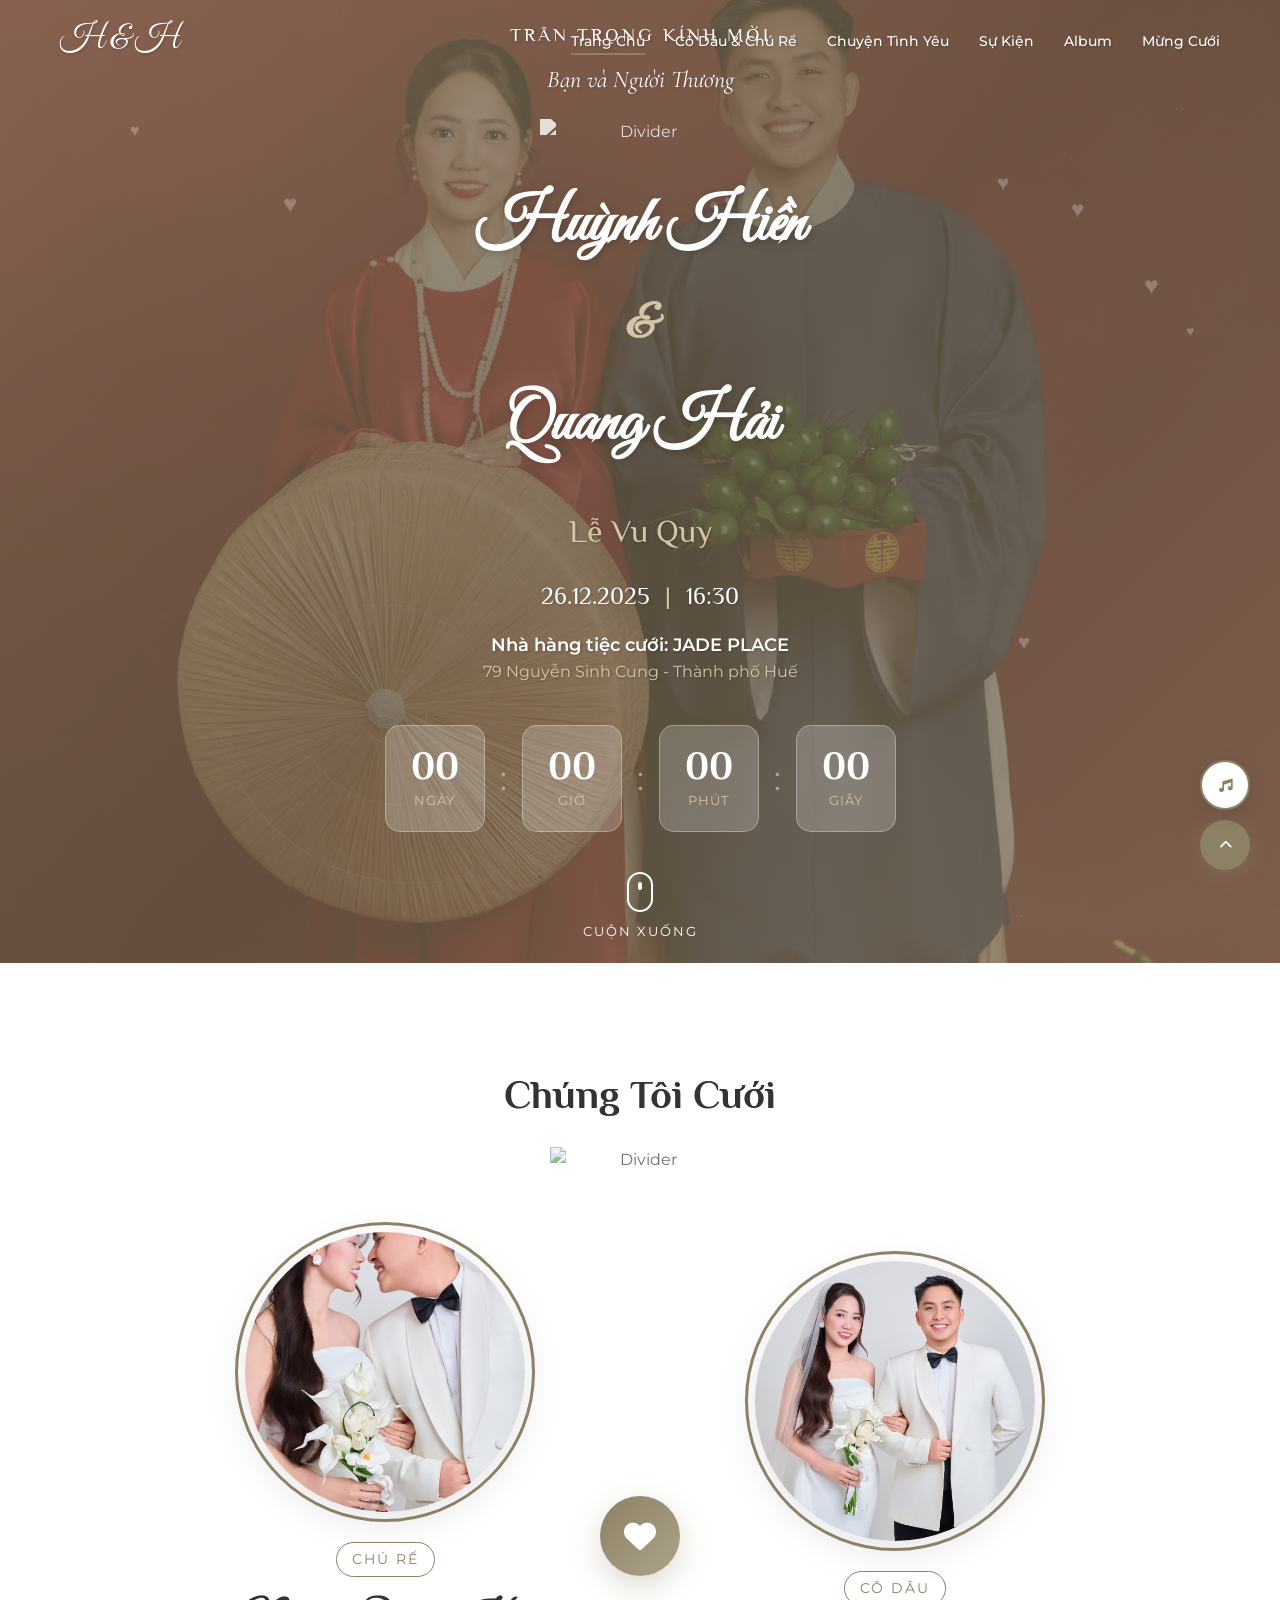
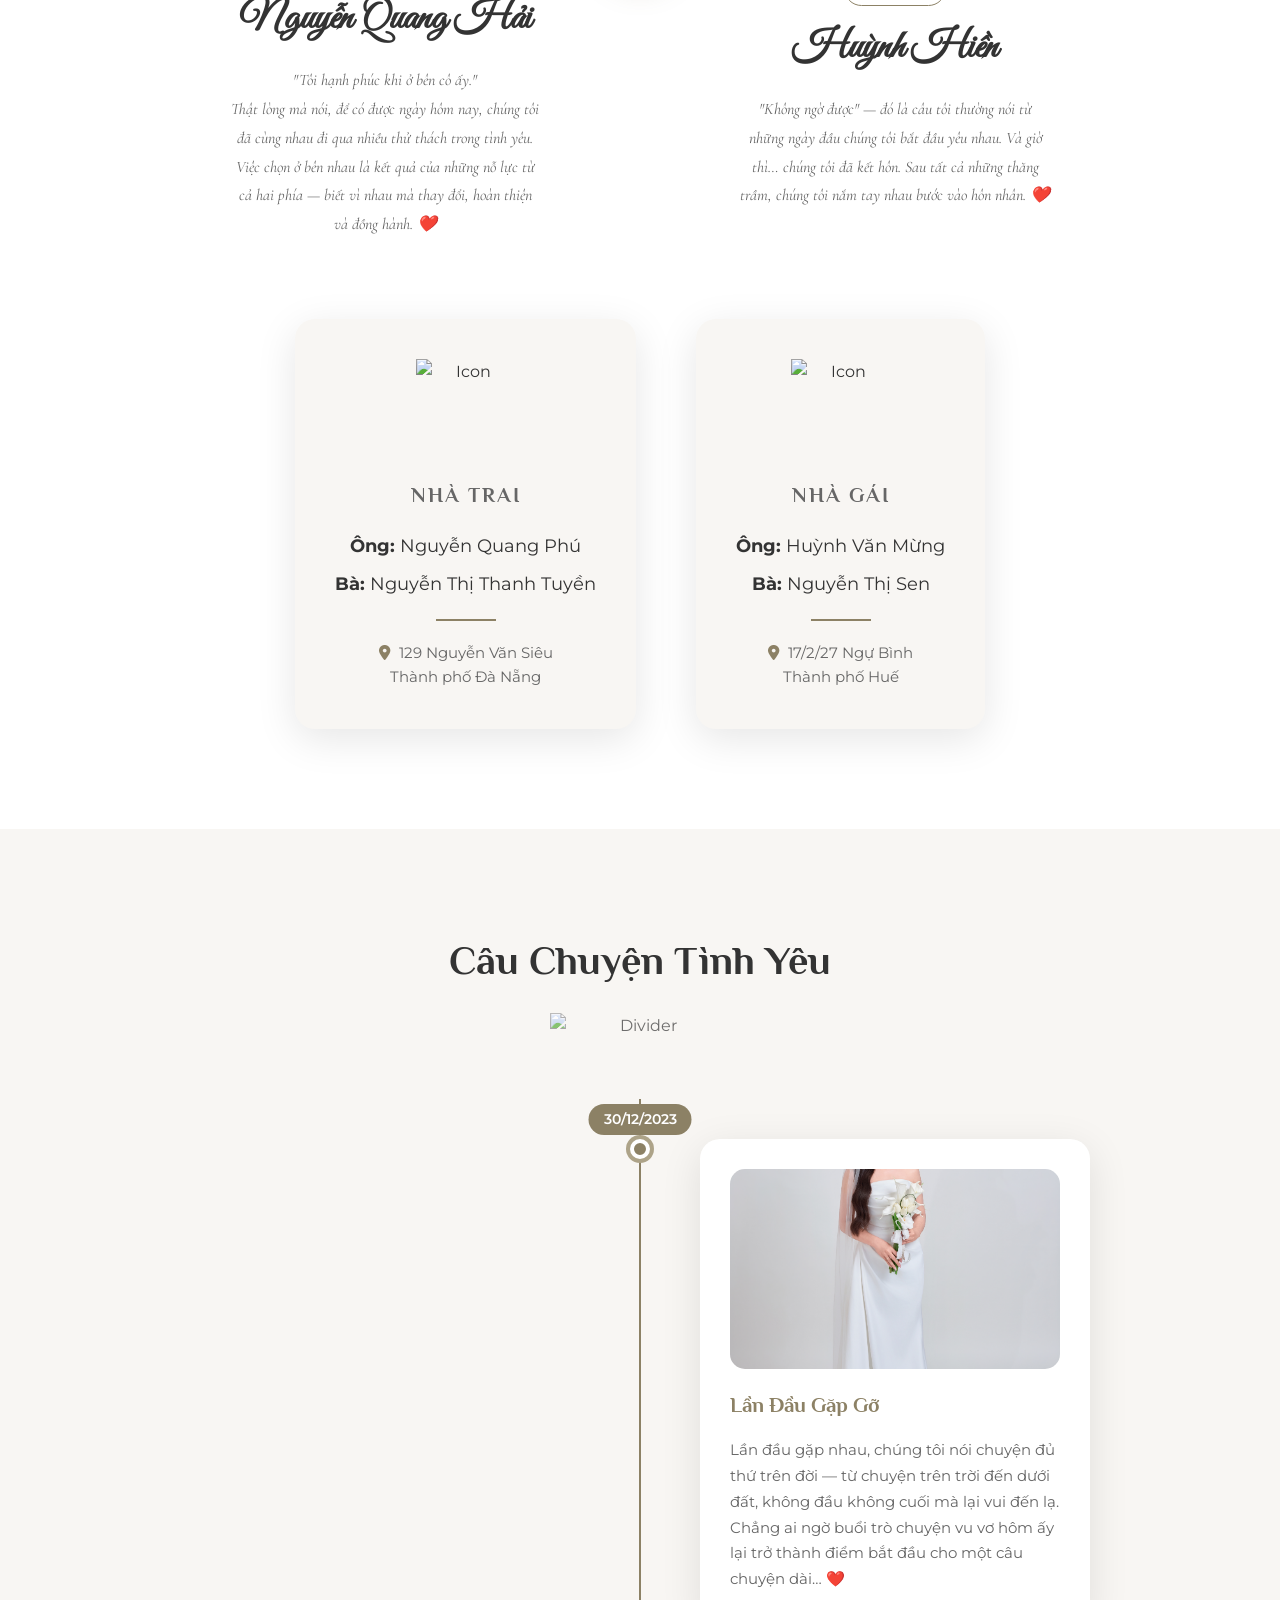
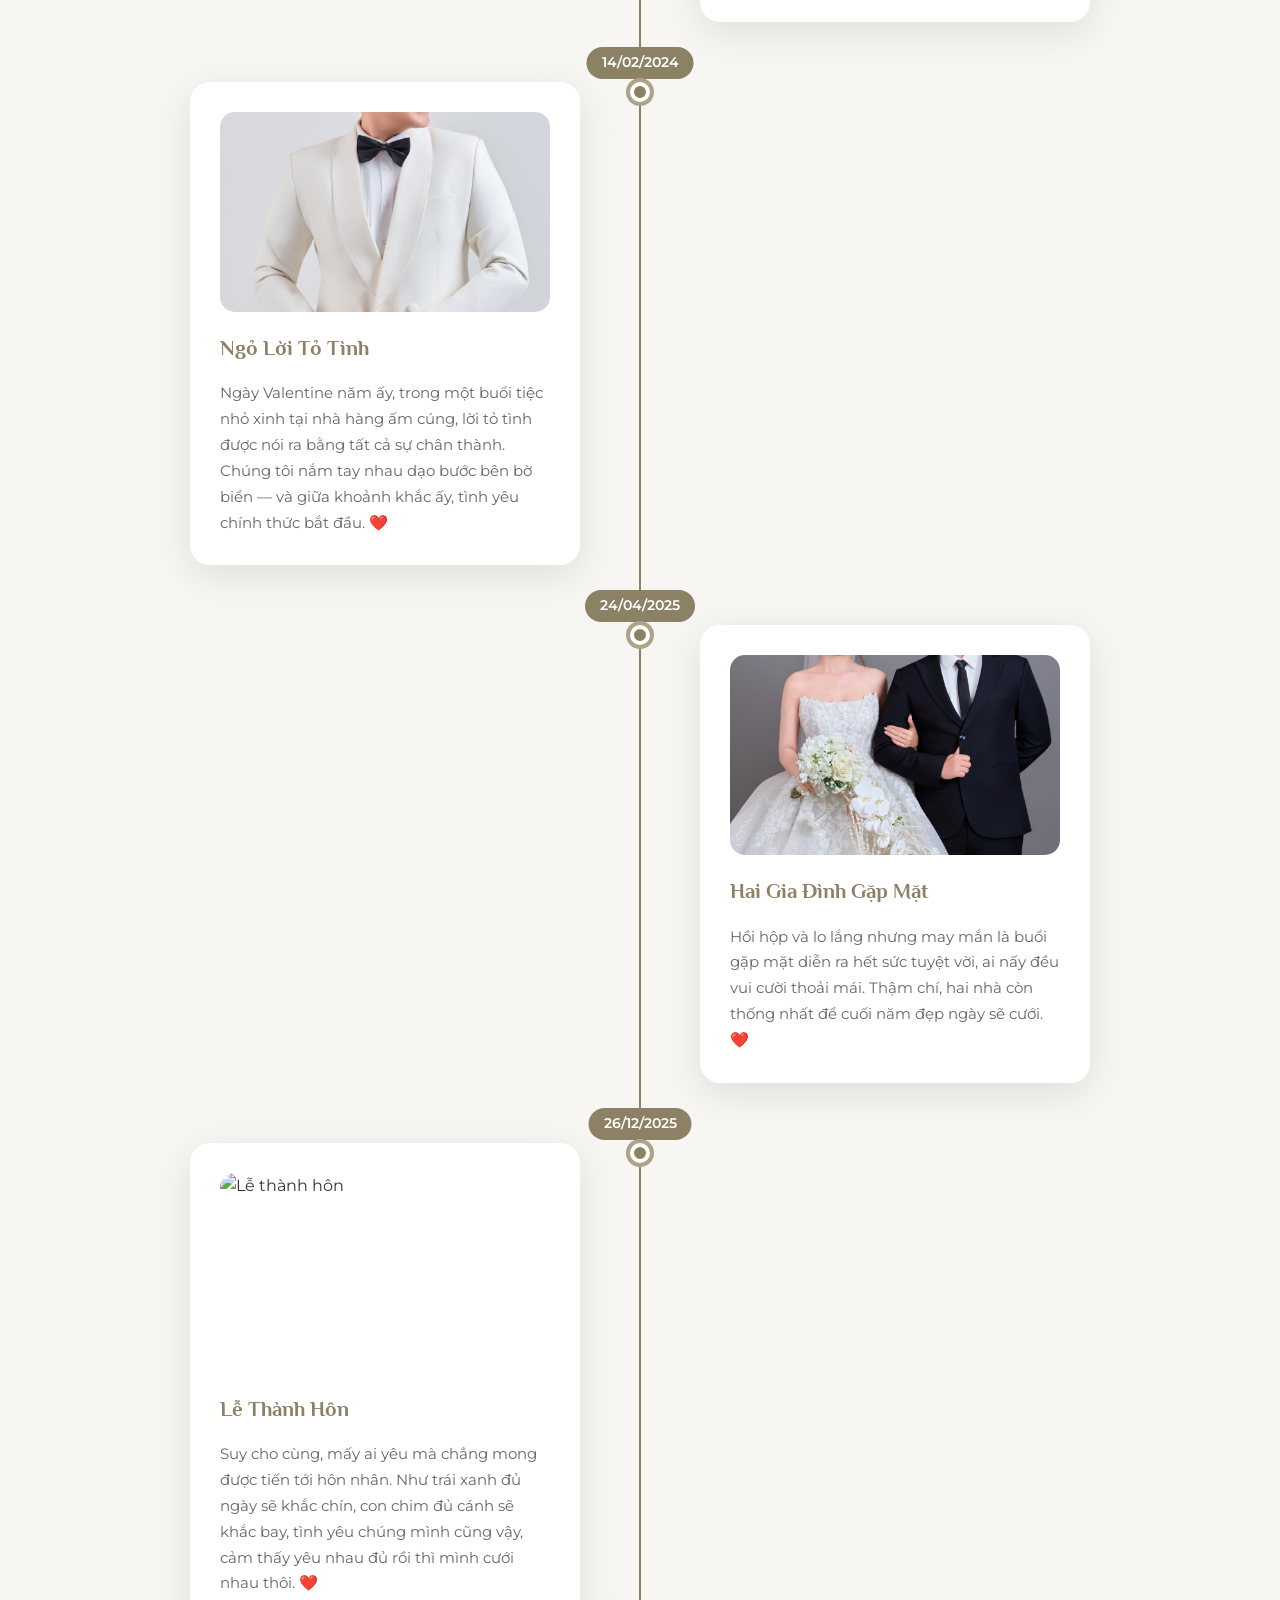
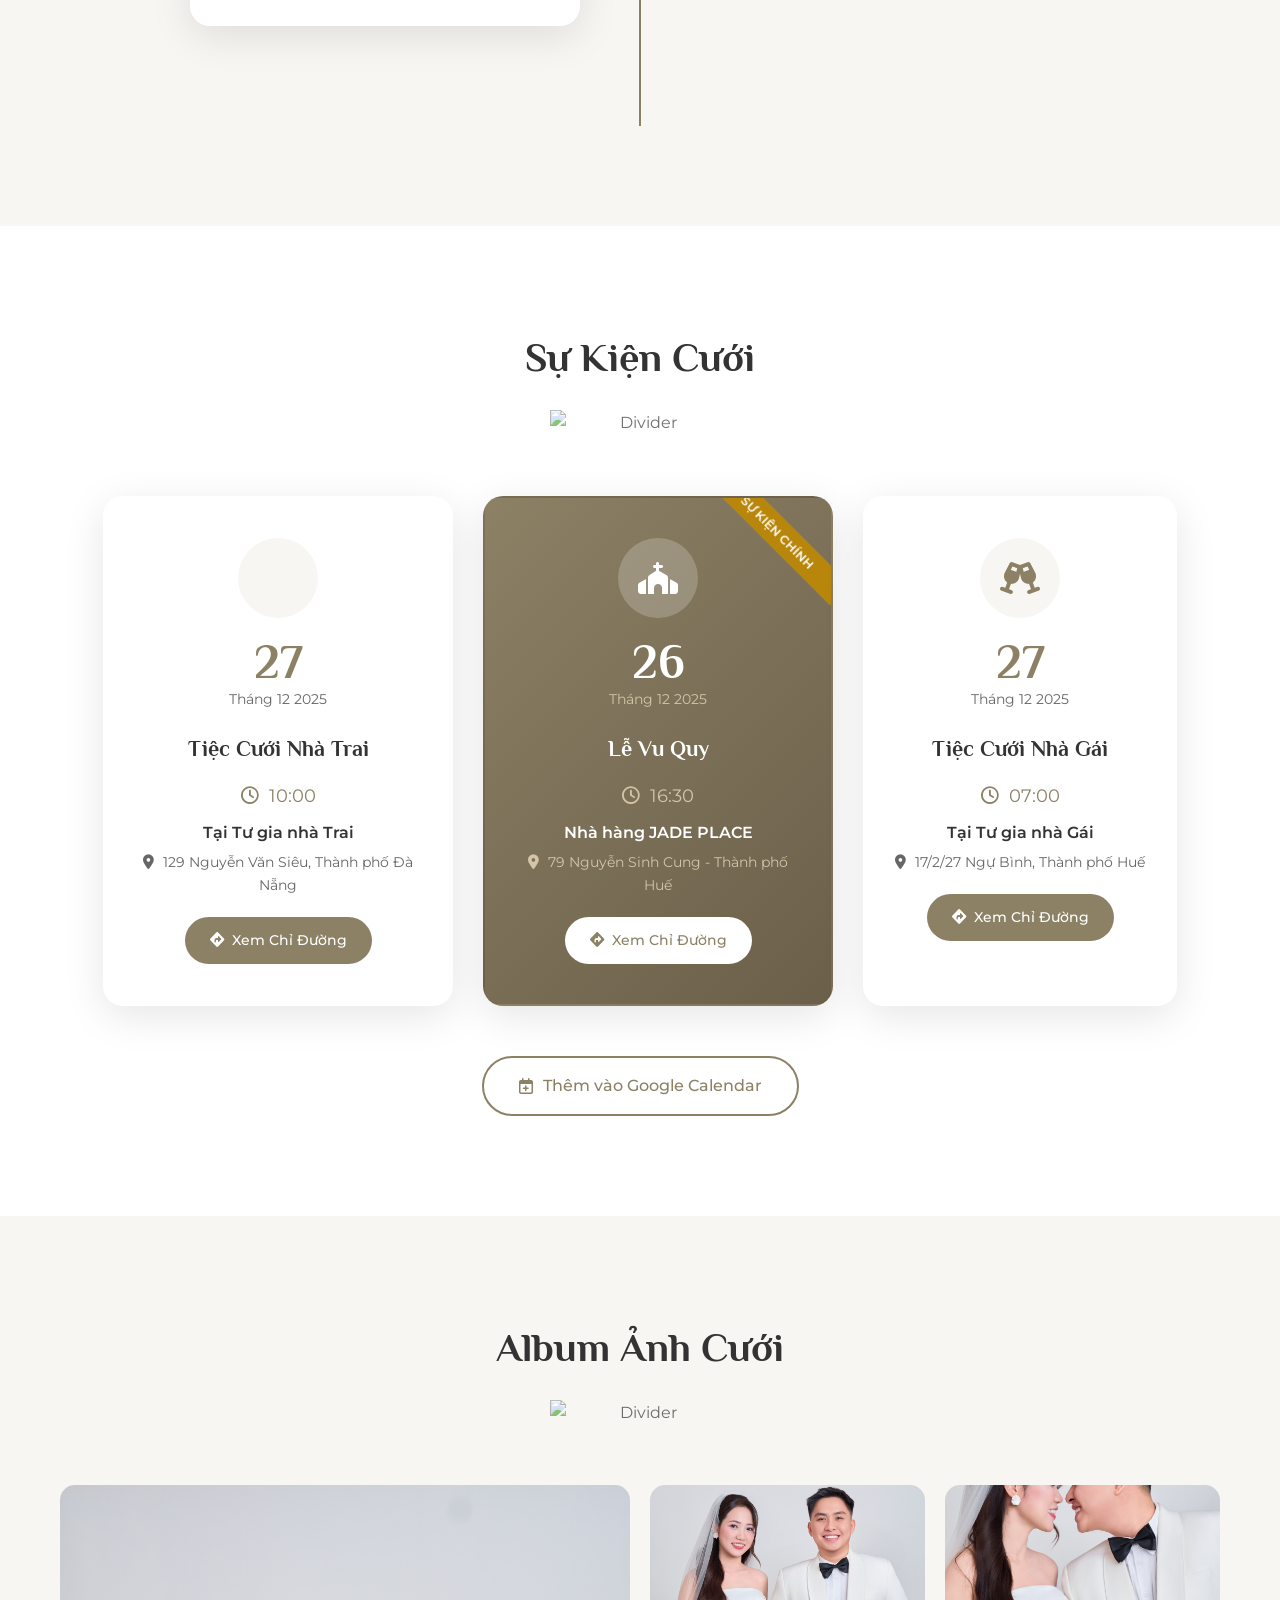
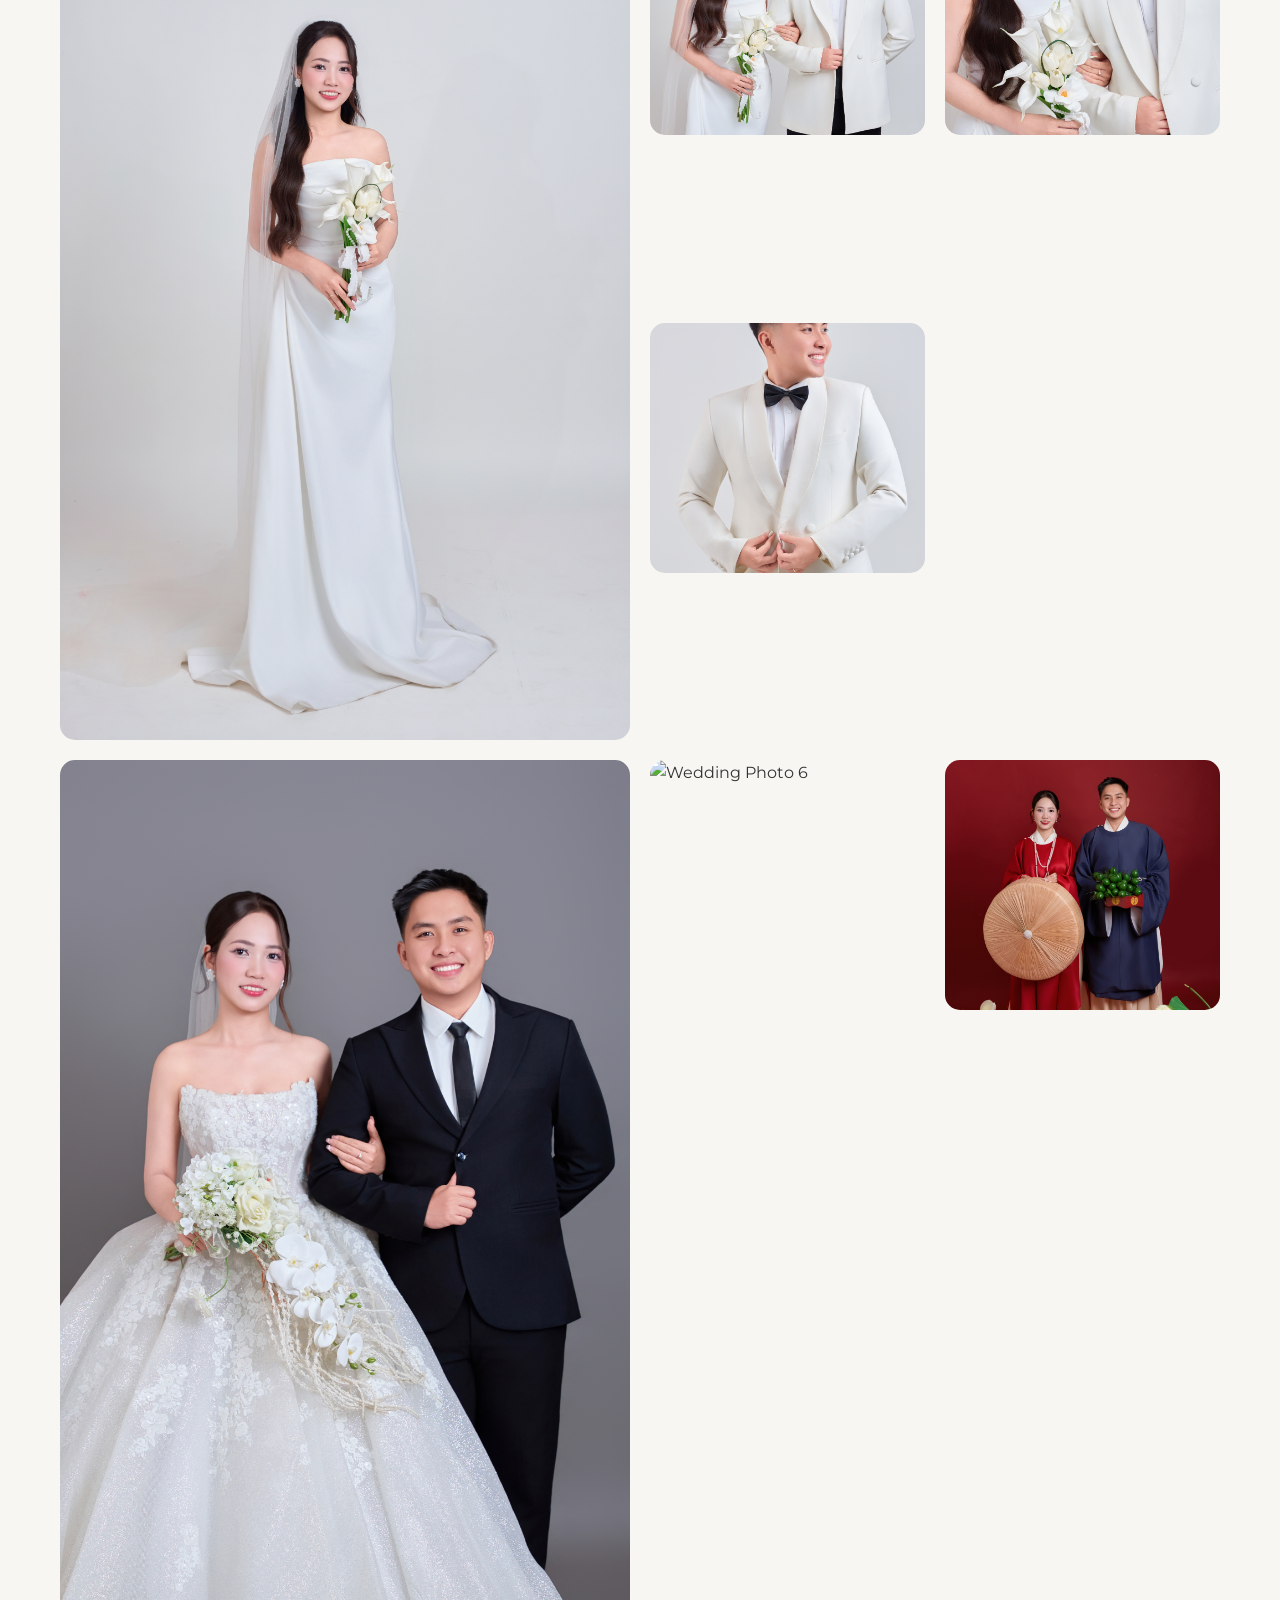
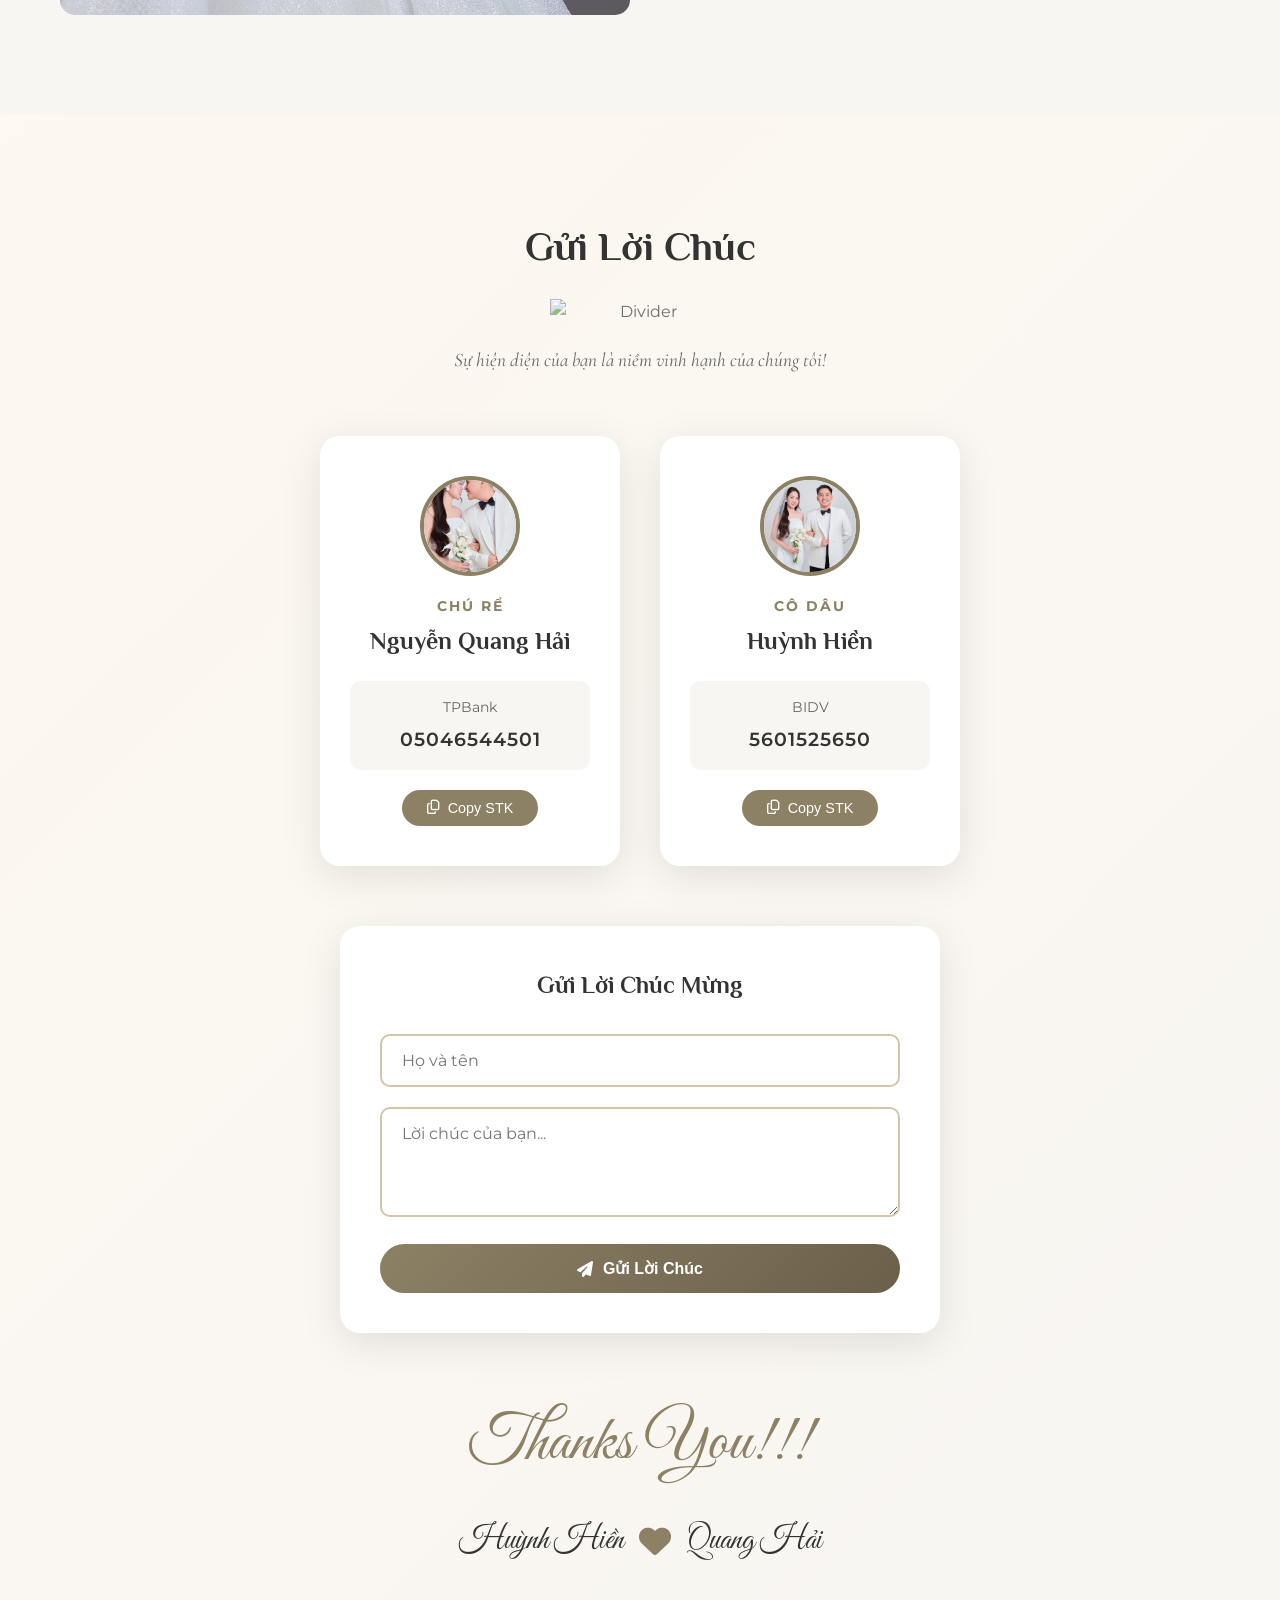
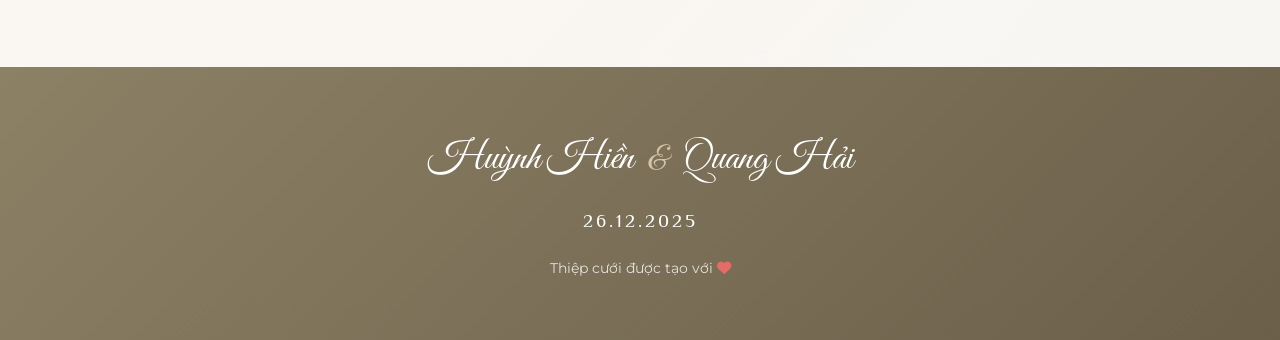
==== index-new.html @ 171b1d6b "first" ====
<!DOCTYPE html>
<html lang="vi">
	<head>
		<meta charset="utf-8" />
		<meta name="theme-color" content="#8C8165" />
		<meta http-equiv="X-UA-Compatible" content="IE=edge" />
		<meta name="viewport" content="width=device-width, initial-scale=1, user-scalable=no" />
		<title>Thiệp Cưới | Huỳnh Hiền & Quang Hải</title>

		<meta property="og:title" content="Thiệp Cưới | Huỳnh Hiền & Quang Hải - 26.12.2025" />
		<meta
			property="og:description"
			content="Trân trọng kính mời Bạn và Người Thương đến chung vui với chúng tôi" />
		<meta property="og:locale" content="vi_VN" />
		<meta property="og:type" content="website" />
		<meta name="twitter:card" content="summary_large_image" />

		<!-- Preconnect to fonts -->
		<link rel="preconnect" href="https://fonts.googleapis.com" />
		<link rel="preconnect" href="https://fonts.gstatic.com" crossorigin />
		<link
			href="https://fonts.googleapis.com/css2?family=Cormorant+Garamond:ital,wght@0,300;0,400;0,500;0,600;0,700;1,400;1,500&family=Great+Vibes&family=Montserrat:wght@300;400;500;600;700&family=Philosopher:wght@400;700&display=swap"
			rel="stylesheet" />

		<!-- Font Awesome -->
		<link
			rel="stylesheet"
			href="https://cdnjs.cloudflare.com/ajax/libs/font-awesome/6.5.1/css/all.min.css" />

		<!-- AOS Animation Library -->
		<link href="https://unpkg.com/aos@2.3.1/dist/aos.css" rel="stylesheet" />

		<!-- Custom CSS -->
		<link rel="stylesheet" type="text/css" href="css/wedding-new.css" />
	</head>

	<body>
		<!-- Preloader -->
		<div class="preloader" id="preloader">
			<div class="preloader-content">
				<div class="hearts-loader">
					<span class="heart">♥</span>
					<span class="heart">♥</span>
					<span class="heart">♥</span>
				</div>
				<p class="preloader-text">Huỳnh Hiền & Quang Hải</p>
			</div>
		</div>

		<!-- Navigation -->
		<nav class="navbar" id="navbar">
			<div class="nav-container">
				<a href="#home" class="nav-logo">H & H</a>
				<div class="nav-toggle" id="nav-toggle">
					<span></span>
					<span></span>
					<span></span>
				</div>
				<ul class="nav-menu" id="nav-menu">
					<li><a href="#home" class="nav-link active">Trang Chủ</a></li>
					<li><a href="#couple" class="nav-link">Cô Dâu & Chú Rể</a></li>
					<li><a href="#story" class="nav-link">Chuyện Tình Yêu</a></li>
					<li><a href="#events" class="nav-link">Sự Kiện</a></li>
					<li><a href="#gallery" class="nav-link">Album</a></li>
					<li><a href="#rsvp" class="nav-link">Mừng Cưới</a></li>
				</ul>
			</div>
		</nav>

		<!-- Hero Section -->
		<section class="hero" id="home">
			<div class="hero-overlay"></div>
			<div class="hero-particles" id="particles"></div>
			<div class="hero-content">
				<p class="hero-subtitle" data-aos="fade-down" data-aos-delay="200">Trân Trọng Kính Mời</p>
				<p class="hero-guest" data-aos="fade-up" data-aos-delay="400">Bạn và Người Thương</p>
				<div class="hero-divider" data-aos="zoom-in" data-aos-delay="500">
					<img
						src="https://s3-hcm-r2.s3cloud.vn/thiepcuoi-mehappy/admin/assets/7e96f6cb-eff4-4228-b89a-5f788ed43d78.webp"
						alt="Divider" />
				</div>
				<h1 class="hero-title" data-aos="zoom-in" data-aos-delay="600">
					<span class="bride-name">Huỳnh Hiền</span>
					<span class="ampersand">&</span>
					<span class="groom-name">Quang Hải</span>
				</h1>
				<p class="hero-ceremony" data-aos="fade-up" data-aos-delay="800">Lễ Vu Quy</p>
				<div class="hero-date" data-aos="fade-up" data-aos-delay="900">
					<span class="date">26.12.2025</span>
					<span class="separator">|</span>
					<span class="time">16:30</span>
				</div>
				<div class="hero-venue" data-aos="fade-up" data-aos-delay="1000">
					<p class="venue-name">Nhà hàng tiệc cưới: JADE PLACE</p>
					<p class="venue-address">79 Nguyễn Sinh Cung - Thành phố Huế</p>
				</div>

				<!-- Countdown Timer -->
				<div class="countdown" data-aos="fade-up" data-aos-delay="1100">
					<div class="countdown-item">
						<span class="countdown-number" id="days">00</span>
						<span class="countdown-label">Ngày</span>
					</div>
					<div class="countdown-separator">:</div>
					<div class="countdown-item">
						<span class="countdown-number" id="hours">00</span>
						<span class="countdown-label">Giờ</span>
					</div>
					<div class="countdown-separator">:</div>
					<div class="countdown-item">
						<span class="countdown-number" id="minutes">00</span>
						<span class="countdown-label">Phút</span>
					</div>
					<div class="countdown-separator">:</div>
					<div class="countdown-item">
						<span class="countdown-number" id="seconds">00</span>
						<span class="countdown-label">Giây</span>
					</div>
				</div>

				<a href="#couple" class="scroll-down" data-aos="fade-up" data-aos-delay="1200">
					<span class="mouse">
						<span class="wheel"></span>
					</span>
					<span class="scroll-text">Cuộn xuống</span>
				</a>
			</div>
		</section>

		<!-- Couple Section -->
		<section class="section couple-section" id="couple">
			<div class="container">
				<div class="section-header" data-aos="fade-up">
					<h2 class="section-title">Chúng Tôi Cưới</h2>
					<div class="section-divider">
						<img
							src="https://s3-hcm-r2.s3cloud.vn/thiepcuoi-mehappy/admin/assets/7e96f6cb-eff4-4228-b89a-5f788ed43d78.webp"
							alt="Divider" />
					</div>
				</div>

				<div class="couple-wrapper">
					<!-- Groom -->
					<div class="couple-card" data-aos="fade-right" data-aos-delay="200">
						<div class="couple-image-frame">
							<div class="couple-image">
								<img src="image/DSC08672.jpg" alt="Chú Rể - Quang Hải" />
							</div>
						</div>
						<div class="couple-info">
							<span class="couple-role">Chú Rể</span>
							<h3 class="couple-name">Nguyễn Quang Hải</h3>
							<div class="couple-quote">
								"Tôi hạnh phúc khi ở bên cô ấy."<br />
								Thật lòng mà nói, để có được ngày hôm nay, chúng tôi đã cùng nhau đi qua nhiều thử
								thách trong tình yêu. Việc chọn ở bên nhau là kết quả của những nỗ lực từ cả hai
								phía — biết vì nhau mà thay đổi, hoàn thiện và đồng hành. ❤️
							</div>
						</div>
					</div>

					<!-- Heart divider -->
					<div class="couple-heart" data-aos="zoom-in" data-aos-delay="300">
						<i class="fas fa-heart"></i>
					</div>

					<!-- Bride -->
					<div class="couple-card" data-aos="fade-left" data-aos-delay="400">
						<div class="couple-image-frame">
							<div class="couple-image">
								<img src="image/DSC08659.jpg" alt="Cô Dâu - Huỳnh Hiền" />
							</div>
						</div>
						<div class="couple-info">
							<span class="couple-role">Cô Dâu</span>
							<h3 class="couple-name">Huỳnh Hiền</h3>
							<div class="couple-quote">
								"Không ngờ được" — đó là câu tôi thường nói từ những ngày đầu chúng tôi bắt đầu yêu
								nhau. Và giờ thì… chúng tôi đã kết hôn. Sau tất cả những thăng trầm, chúng tôi nắm
								tay nhau bước vào hôn nhân. ❤️
							</div>
						</div>
					</div>
				</div>

				<!-- Family Info -->
				<div class="family-section">
					<div class="family-card" data-aos="fade-up" data-aos-delay="200">
						<div class="family-icon">
							<img
								src="https://s3-hcm-r2.s3cloud.vn/thiepcuoi-mehappy/admin/assets/c201db3c-2425-4a72-b383-2e46b3059cee.webp"
								alt="Icon" />
						</div>
						<h4 class="family-title">Nhà Trai</h4>
						<p class="family-parent"><strong>Ông:</strong> Nguyễn Quang Phú</p>
						<p class="family-parent"><strong>Bà:</strong> Nguyễn Thị Thanh Tuyền</p>
						<div class="family-divider"></div>
						<p class="family-address">
							<i class="fas fa-map-marker-alt"></i>
							129 Nguyễn Văn Siêu<br />Thành phố Đà Nẵng
						</p>
					</div>

					<div class="family-card" data-aos="fade-up" data-aos-delay="400">
						<div class="family-icon">
							<img
								src="https://s3-hcm-r2.s3cloud.vn/thiepcuoi-mehappy/admin/assets/c201db3c-2425-4a72-b383-2e46b3059cee.webp"
								alt="Icon" />
						</div>
						<h4 class="family-title">Nhà Gái</h4>
						<p class="family-parent"><strong>Ông:</strong> Huỳnh Văn Mừng</p>
						<p class="family-parent"><strong>Bà:</strong> Nguyễn Thị Sen</p>
						<div class="family-divider"></div>
						<p class="family-address">
							<i class="fas fa-map-marker-alt"></i>
							17/2/27 Ngự Bình<br />Thành phố Huế
						</p>
					</div>
				</div>
			</div>
		</section>

		<!-- Love Story Section -->
		<section class="section story-section" id="story">
			<div class="container">
				<div class="section-header" data-aos="fade-up">
					<h2 class="section-title">Câu Chuyện Tình Yêu</h2>
					<div class="section-divider">
						<img
							src="https://s3-hcm-r2.s3cloud.vn/thiepcuoi-mehappy/admin/assets/f2e2b1f6-6de6-48ac-97a0-3e4b76698df7.webp"
							alt="Divider" />
					</div>
				</div>

				<div class="timeline">
					<div class="timeline-line"></div>

					<!-- Timeline Item 1 -->
					<div class="timeline-item" data-aos="fade-up">
						<div class="timeline-dot"></div>
						<div class="timeline-date">30/12/2023</div>
						<div class="timeline-content">
							<div class="timeline-image">
								<img src="image/DSC08531.jpg" alt="Lần đầu gặp gỡ" />
							</div>
							<h3 class="timeline-title">Lần Đầu Gặp Gỡ</h3>
							<p class="timeline-text">
								Lần đầu gặp nhau, chúng tôi nói chuyện đủ thứ trên đời — từ chuyện trên trời đến
								dưới đất, không đầu không cuối mà lại vui đến lạ. Chẳng ai ngờ buổi trò chuyện vu vơ
								hôm ấy lại trở thành điểm bắt đầu cho một câu chuyện dài… ❤️
							</p>
						</div>
					</div>

					<!-- Timeline Item 2 -->
					<div class="timeline-item" data-aos="fade-up">
						<div class="timeline-dot"></div>
						<div class="timeline-date">14/02/2024</div>
						<div class="timeline-content">
							<div class="timeline-image">
								<img src="image/DSC08896.jpg" alt="Ngỏ lời tỏ tình" />
							</div>
							<h3 class="timeline-title">Ngỏ Lời Tỏ Tình</h3>
							<p class="timeline-text">
								Ngày Valentine năm ấy, trong một buổi tiệc nhỏ xinh tại nhà hàng ấm cúng, lời tỏ
								tình được nói ra bằng tất cả sự chân thành. Chúng tôi nắm tay nhau dạo bước bên bờ
								biển — và giữa khoảnh khắc ấy, tình yêu chính thức bắt đầu. ❤️
							</p>
						</div>
					</div>

					<!-- Timeline Item 3 -->
					<div class="timeline-item" data-aos="fade-up">
						<div class="timeline-dot"></div>
						<div class="timeline-date">24/04/2025</div>
						<div class="timeline-content">
							<div class="timeline-image">
								<img src="image/DSC09019.jpg" alt="Hai gia đình gặp mặt" />
							</div>
							<h3 class="timeline-title">Hai Gia Đình Gặp Mặt</h3>
							<p class="timeline-text">
								Hồi hộp và lo lắng nhưng may mắn là buổi gặp mặt diễn ra hết sức tuyệt vời, ai nấy
								đều vui cười thoải mái. Thậm chí, hai nhà còn thống nhất để cuối năm đẹp ngày sẽ
								cưới. ❤️
							</p>
						</div>
					</div>

					<!-- Timeline Item 4 -->
					<div class="timeline-item" data-aos="fade-up">
						<div class="timeline-dot"></div>
						<div class="timeline-date">26/12/2025</div>
						<div class="timeline-content">
							<div class="timeline-image">
								<img src="image/DSC09114.jpg" alt="Lễ thành hôn" />
							</div>
							<h3 class="timeline-title">Lễ Thành Hôn</h3>
							<p class="timeline-text">
								Suy cho cùng, mấy ai yêu mà chẳng mong được tiến tới hôn nhân. Như trái xanh đủ ngày
								sẽ khắc chín, con chim đủ cánh sẽ khắc bay, tình yêu chúng mình cũng vậy, cảm thấy
								yêu nhau đủ rồi thì mình cưới nhau thôi. ❤️
							</p>
						</div>
					</div>
				</div>
			</div>
		</section>

		<!-- Events Section -->
		<section class="section events-section" id="events">
			<div class="container">
				<div class="section-header" data-aos="fade-up">
					<h2 class="section-title">Sự Kiện Cưới</h2>
					<div class="section-divider">
						<img
							src="https://s3-hcm-r2.s3cloud.vn/thiepcuoi-mehappy/admin/assets/f2e2b1f6-6de6-48ac-97a0-3e4b76698df7.webp"
							alt="Divider" />
					</div>
				</div>

				<div class="events-wrapper">
					<!-- Event 1 -->
					<div class="event-card" data-aos="fade-up" data-aos-delay="200">
						<div class="event-icon">
							<i class="fas fa-rings-wedding"></i>
						</div>
						<div class="event-date">
							<span class="event-day">27</span>
							<span class="event-month">Tháng 12</span>
							<span class="event-year">2025</span>
						</div>
						<h3 class="event-title">Tiệc Cưới Nhà Trai</h3>
						<p class="event-time"><i class="far fa-clock"></i> 10:00</p>
						<p class="event-venue">Tại Tư gia nhà Trai</p>
						<p class="event-address">
							<i class="fas fa-map-marker-alt"></i>
							129 Nguyễn Văn Siêu, Thành phố Đà Nẵng
						</p>
						<a href="https://maps.google.com" target="_blank" class="event-btn">
							<i class="fas fa-directions"></i> Xem Chỉ Đường
						</a>
					</div>

					<!-- Event 2 -->
					<div class="event-card featured" data-aos="fade-up" data-aos-delay="300">
						<div class="event-badge">Sự Kiện Chính</div>
						<div class="event-icon">
							<i class="fas fa-church"></i>
						</div>
						<div class="event-date">
							<span class="event-day">26</span>
							<span class="event-month">Tháng 12</span>
							<span class="event-year">2025</span>
						</div>
						<h3 class="event-title">Lễ Vu Quy</h3>
						<p class="event-time"><i class="far fa-clock"></i> 16:30</p>
						<p class="event-venue">Nhà hàng JADE PLACE</p>
						<p class="event-address">
							<i class="fas fa-map-marker-alt"></i>
							79 Nguyễn Sinh Cung - Thành phố Huế
						</p>
						<a href="https://maps.google.com" target="_blank" class="event-btn">
							<i class="fas fa-directions"></i> Xem Chỉ Đường
						</a>
					</div>

					<!-- Event 3 -->
					<div class="event-card" data-aos="fade-up" data-aos-delay="400">
						<div class="event-icon">
							<i class="fas fa-glass-cheers"></i>
						</div>
						<div class="event-date">
							<span class="event-day">27</span>
							<span class="event-month">Tháng 12</span>
							<span class="event-year">2025</span>
						</div>
						<h3 class="event-title">Tiệc Cưới Nhà Gái</h3>
						<p class="event-time"><i class="far fa-clock"></i> 07:00</p>
						<p class="event-venue">Tại Tư gia nhà Gái</p>
						<p class="event-address">
							<i class="fas fa-map-marker-alt"></i>
							17/2/27 Ngự Bình, Thành phố Huế
						</p>
						<a href="https://maps.google.com" target="_blank" class="event-btn">
							<i class="fas fa-directions"></i> Xem Chỉ Đường
						</a>
					</div>
				</div>

				<!-- Add to Calendar -->
				<div class="calendar-btn-wrapper" data-aos="fade-up">
					<a href="https://calendar.google.com" target="_blank" class="calendar-btn">
						<i class="far fa-calendar-plus"></i>
						Thêm vào Google Calendar
					</a>
				</div>
			</div>
		</section>

		<!-- Gallery Section -->
		<section class="section gallery-section" id="gallery">
			<div class="container">
				<div class="section-header" data-aos="fade-up">
					<h2 class="section-title">Album Ảnh Cưới</h2>
					<div class="section-divider">
						<img
							src="https://s3-hcm-r2.s3cloud.vn/thiepcuoi-mehappy/admin/assets/f2e2b1f6-6de6-48ac-97a0-3e4b76698df7.webp"
							alt="Divider" />
					</div>
				</div>

				<div class="gallery-grid">
					<div class="gallery-item large" data-aos="zoom-in" data-aos-delay="100">
						<img src="image/DSC08531.jpg" alt="Wedding Photo 1" />
						<div class="gallery-overlay">
							<i class="fas fa-heart"></i>
						</div>
					</div>
					<div class="gallery-item" data-aos="zoom-in" data-aos-delay="200">
						<img src="image/DSC08659.jpg" alt="Wedding Photo 2" />
						<div class="gallery-overlay">
							<i class="fas fa-heart"></i>
						</div>
					</div>
					<div class="gallery-item" data-aos="zoom-in" data-aos-delay="300">
						<img src="image/DSC08672.jpg" alt="Wedding Photo 3" />
						<div class="gallery-overlay">
							<i class="fas fa-heart"></i>
						</div>
					</div>
					<div class="gallery-item" data-aos="zoom-in" data-aos-delay="400">
						<img src="image/DSC08896.jpg" alt="Wedding Photo 4" />
						<div class="gallery-overlay">
							<i class="fas fa-heart"></i>
						</div>
					</div>
					<div class="gallery-item large" data-aos="zoom-in" data-aos-delay="500">
						<img src="image/DSC09019.jpg" alt="Wedding Photo 5" />
						<div class="gallery-overlay">
							<i class="fas fa-heart"></i>
						</div>
					</div>
					<div class="gallery-item" data-aos="zoom-in" data-aos-delay="600">
						<img src="image/DSC09114.jpg" alt="Wedding Photo 6" />
						<div class="gallery-overlay">
							<i class="fas fa-heart"></i>
						</div>
					</div>
					<div class="gallery-item" data-aos="zoom-in" data-aos-delay="700">
						<img src="image/DSC09316.jpg" alt="Wedding Photo 7" />
						<div class="gallery-overlay">
							<i class="fas fa-heart"></i>
						</div>
					</div>
				</div>
			</div>
		</section>

		<!-- RSVP / Gift Section -->
		<section class="section rsvp-section" id="rsvp">
			<div class="container">
				<div class="section-header" data-aos="fade-up">
					<h2 class="section-title">Gửi Lời Chúc</h2>
					<div class="section-divider">
						<img
							src="https://s3-hcm-r2.s3cloud.vn/thiepcuoi-mehappy/admin/assets/f2e2b1f6-6de6-48ac-97a0-3e4b76698df7.webp"
							alt="Divider" />
					</div>
					<p class="section-subtitle">Sự hiện diện của bạn là niềm vinh hạnh của chúng tôi!</p>
				</div>

				<div class="rsvp-content">
					<!-- Bank Transfer -->
					<div class="bank-cards">
						<div class="bank-card" data-aos="fade-right" data-aos-delay="200">
							<div class="bank-avatar">
								<img src="image/DSC08672.jpg" alt="Chú Rể" />
							</div>
							<h4 class="bank-role">Chú Rể</h4>
							<h3 class="bank-name">Nguyễn Quang Hải</h3>
							<div class="bank-info">
								<p class="bank-label">TPBank</p>
								<p class="bank-number" id="groom-account">05046544501</p>
							</div>
							<button class="copy-btn" onclick="copyToClipboard('05046544501', this)">
								<i class="far fa-copy"></i> Copy STK
							</button>
						</div>

						<div class="bank-card" data-aos="fade-left" data-aos-delay="400">
							<div class="bank-avatar">
								<img src="image/DSC08659.jpg" alt="Cô Dâu" />
							</div>
							<h4 class="bank-role">Cô Dâu</h4>
							<h3 class="bank-name">Huỳnh Hiền</h3>
							<div class="bank-info">
								<p class="bank-label">BIDV</p>
								<p class="bank-number" id="bride-account">5601525650</p>
							</div>
							<button class="copy-btn" onclick="copyToClipboard('5601525650', this)">
								<i class="far fa-copy"></i> Copy STK
							</button>
						</div>
					</div>

					<!-- Wishes Form -->
					<div class="wishes-form" data-aos="fade-up" data-aos-delay="500">
						<h3 class="wishes-title">Gửi Lời Chúc Mừng</h3>
						<form id="wishesForm">
							<div class="form-group">
								<input type="text" id="wishName" placeholder="Họ và tên" required />
							</div>
							<div class="form-group">
								<textarea
									id="wishMessage"
									placeholder="Lời chúc của bạn..."
									rows="4"
									required></textarea>
							</div>
							<button type="submit" class="submit-btn">
								<i class="fas fa-paper-plane"></i> Gửi Lời Chúc
							</button>
						</form>
					</div>
				</div>

				<!-- Thank You Message -->
				<div class="thank-you" data-aos="fade-up">
					<p class="thank-you-text">Thanks You!!!</p>
					<div class="couple-names-footer">
						<span>Huỳnh Hiền</span>
						<i class="fas fa-heart"></i>
						<span>Quang Hải</span>
					</div>
				</div>
			</div>
		</section>

		<!-- Footer -->
		<footer class="footer">
			<div class="footer-content">
				<div class="footer-names">
					<span class="footer-bride">Huỳnh Hiền</span>
					<span class="footer-amp">&</span>
					<span class="footer-groom">Quang Hải</span>
				</div>
				<p class="footer-date">26.12.2025</p>
				<p class="footer-text">Thiệp cưới được tạo với <i class="fas fa-heart"></i></p>
			</div>
		</footer>

		<!-- Back to Top Button -->
		<button class="back-to-top" id="backToTop">
			<i class="fas fa-chevron-up"></i>
		</button>

		<!-- Music Toggle -->
		<button class="music-toggle" id="musicToggle">
			<i class="fas fa-music"></i>
		</button>
		<audio id="bgMusic" loop>
			<source
				src="https://s3-hcm-r2.s3cloud.vn/thiepcuoi-mehappy/audio-templates/d67d6942-960e-42b3-992c-2079a94b84a8.mp3"
				type="audio/mpeg" />
		</audio>

		<!-- Scripts -->
		<script src="https://unpkg.com/aos@2.3.1/dist/aos.js"></script>
		<script src="js/wedding-new.js"></script>
	</body>
</html>
---- css/wedding-new.css ----
/* ==========================================
   WEDDING INVITATION - MODERN DESIGN
   Huỳnh Hiền & Quang Hải
   ========================================== */

/* CSS Variables */
:root {
    --primary: #8C8165;
    --primary-light: #ADA388;
    --primary-dark: #6B5F4A;
    --secondary: #D4C5A9;
    --accent: #C9A66B;
    --gold: #B8860B;
    --text-dark: #333333;
    --text-light: #666666;
    --text-muted: #999999;
    --white: #FFFFFF;
    --off-white: #FAFAFA;
    --cream: #FDF8F0;
    --bg-light: #F8F6F3;
    --shadow: rgba(0, 0, 0, 0.1);
    --shadow-dark: rgba(0, 0, 0, 0.2);
    
    --font-script: 'Great Vibes', cursive;
    --font-serif: 'Cormorant Garamond', serif;
    --font-sans: 'Montserrat', sans-serif;
    --font-heading: 'Philosopher', sans-serif;
    
    --transition: 0.3s ease;
    --transition-slow: 0.4s ease;
}

/* Reset & Base */
*, *::before, *::after {
    margin: 0;
    padding: 0;
    box-sizing: border-box;
}

html {
    scroll-behavior: smooth;
    font-size: 16px;
}

body {
    font-family: var(--font-sans);
    color: var(--text-dark);
    line-height: 1.6;
    background-color: var(--white);
    overflow-x: hidden;
}

a {
    text-decoration: none;
    color: inherit;
    transition: color var(--transition);
}

img {
    max-width: 100%;
    height: auto;
    display: block;
}

ul {
    list-style: none;
}

.container {
    width: 100%;
    max-width: 1200px;
    margin: 0 auto;
    padding: 0 20px;
}

/* ==========================================
   PRELOADER
   ========================================== */
.preloader {
    position: fixed;
    top: 0;
    left: 0;
    width: 100%;
    height: 100%;
    background: linear-gradient(135deg, var(--cream) 0%, var(--secondary) 100%);
    display: flex;
    align-items: center;
    justify-content: center;
    z-index: 10000;
    transition: opacity 0.5s ease, visibility 0.5s ease;
}

.preloader.hidden {
    opacity: 0;
    visibility: hidden;
}

.preloader-content {
    text-align: center;
}

.hearts-loader {
    display: flex;
    justify-content: center;
    gap: 10px;
    margin-bottom: 20px;
}

.hearts-loader .heart {
    font-size: 30px;
    color: var(--primary);
    animation: heartBeat 1.2s infinite ease-in-out;
}

.hearts-loader .heart:nth-child(2) {
    animation-delay: 0.2s;
}

.hearts-loader .heart:nth-child(3) {
    animation-delay: 0.4s;
}

@keyframes heartBeat {
    0%, 100% { transform: scale(1); opacity: 1; }
    50% { transform: scale(1.3); opacity: 0.7; }
}

.preloader-text {
    font-family: var(--font-script);
    font-size: 2rem;
    color: var(--primary-dark);
}

/* ==========================================
   NAVIGATION
   ========================================== */
.navbar {
    position: fixed;
    top: 0;
    left: 0;
    width: 100%;
    padding: 15px 0;
    z-index: 1000;
    transition: background var(--transition), padding var(--transition), box-shadow var(--transition);
    background: transparent;
    will-change: background, padding;
}

.navbar.scrolled {
    background: rgba(255, 255, 255, 0.98);
    box-shadow: 0 2px 20px var(--shadow);
    padding: 10px 0;
}

.nav-container {
    display: flex;
    justify-content: space-between;
    align-items: center;
    max-width: 1200px;
    margin: 0 auto;
    padding: 0 20px;
}

.nav-logo {
    font-family: var(--font-script);
    font-size: 2rem;
    color: var(--white);
    text-shadow: 1px 1px 3px var(--shadow-dark);
}

.navbar.scrolled .nav-logo {
    color: var(--primary);
    text-shadow: none;
}

.nav-menu {
    display: flex;
    gap: 30px;
}

.nav-link {
    font-size: 0.9rem;
    font-weight: 500;
    color: var(--white);
    text-shadow: 1px 1px 2px var(--shadow-dark);
    position: relative;
    padding: 5px 0;
}

.navbar.scrolled .nav-link {
    color: var(--text-dark);
    text-shadow: none;
}

.nav-link::after {
    content: '';
    position: absolute;
    bottom: 0;
    left: 50%;
    width: 0;
    height: 2px;
    background: var(--primary);
    transition: var(--transition);
    transform: translateX(-50%);
}

.nav-link:hover::after,
.nav-link.active::after {
    width: 100%;
}

.nav-toggle {
    display: none;
    flex-direction: column;
    gap: 5px;
    cursor: pointer;
    padding: 5px;
}

.nav-toggle span {
    width: 25px;
    height: 2px;
    background: var(--white);
    transition: var(--transition);
}

.navbar.scrolled .nav-toggle span {
    background: var(--primary);
}

/* ==========================================
   HERO SECTION
   ========================================== */
.hero {
    position: relative;
    min-height: 100vh;
    display: flex;
    align-items: center;
    justify-content: center;
    background: url('../image/optimized/DSC09316.jpg') center/cover no-repeat;
    overflow: hidden;
}

.hero-overlay {
    position: absolute;
    inset: 0;
    background: linear-gradient(
        135deg,
        rgba(140, 129, 101, 0.7) 0%,
        rgba(107, 95, 74, 0.8) 50%,
        rgba(140, 129, 101, 0.7) 100%
    );
}

.hero-particles {
    position: absolute;
    inset: 0;
    overflow: hidden;
    pointer-events: none;
}

.hero-content {
    position: relative;
    z-index: 1;
    text-align: center;
    padding: 20px;
    max-width: 900px;
}

.hero-subtitle {
    font-family: var(--font-heading);
    font-size: 1.2rem;
    color: var(--white);
    letter-spacing: 3px;
    text-transform: uppercase;
    margin-bottom: 10px;
    text-shadow: 1px 1px 3px var(--shadow-dark);
}

.hero-guest {
    font-family: var(--font-serif);
    font-size: 1.5rem;
    color: var(--white);
    font-style: italic;
    margin-bottom: 20px;
    text-shadow: 1px 1px 3px var(--shadow-dark);
}

.hero-divider {
    margin: 20px auto;
    max-width: 200px;
}

.hero-divider img {
    width: 100%;
    filter: brightness(0) invert(1);
    opacity: 0.8;
}

.hero-title {
    margin: 30px 0;
}

.hero-title .bride-name,
.hero-title .groom-name {
    font-family: var(--font-script);
    font-size: 4rem;
    color: var(--white);
    display: block;
    text-shadow: 2px 2px 8px var(--shadow-dark);
    animation: fadeInScale 1s ease-out;
}

.hero-title .ampersand {
    font-family: var(--font-script);
    font-size: 3rem;
    color: var(--secondary);
    display: block;
    margin: 10px 0;
}

@keyframes fadeInScale {
    from {
        opacity: 0;
        transform: scale(0.8);
    }
    to {
        opacity: 1;
        transform: scale(1);
    }
}

@keyframes heartbeat {
    0%, 100% { transform: scale(1); }
    25% { transform: scale(1.1); }
    50% { transform: scale(1); }
    75% { transform: scale(1.1); }
}

.hero-ceremony {
    font-family: var(--font-heading);
    font-size: 2rem;
    color: var(--secondary);
    margin-bottom: 20px;
    text-shadow: 1px 1px 3px var(--shadow-dark);
}

.hero-date {
    display: flex;
    justify-content: center;
    align-items: center;
    gap: 15px;
    font-family: var(--font-heading);
    font-size: 1.5rem;
    color: var(--white);
    margin-bottom: 15px;
    text-shadow: 1px 1px 3px var(--shadow-dark);
}

.hero-date .separator {
    color: var(--secondary);
}

.hero-venue {
    margin-bottom: 40px;
}

.hero-venue .venue-name {
    font-size: 1.1rem;
    color: var(--white);
    font-weight: 600;
    text-shadow: 1px 1px 3px var(--shadow-dark);
}

.hero-venue .venue-address {
    font-size: 1rem;
    color: var(--secondary);
    text-shadow: 1px 1px 3px var(--shadow-dark);
}

/* Countdown */
.countdown {
    display: flex;
    justify-content: center;
    gap: 15px;
    margin-bottom: 40px;
}

.countdown-item {
    background: rgba(255, 255, 255, 0.2);
    border: 1px solid rgba(255, 255, 255, 0.3);
    border-radius: 15px;
    padding: 20px 25px;
    min-width: 90px;
    text-align: center;
    transition: transform 0.3s ease;
}

.countdown-item:hover {
    transform: translateY(-5px);
    background: rgba(255, 255, 255, 0.25);
}

.countdown-number {
    display: block;
    font-family: var(--font-heading);
    font-size: 2.5rem;
    font-weight: 700;
    color: var(--white);
    line-height: 1;
}

.countdown-label {
    display: block;
    font-size: 0.8rem;
    color: var(--secondary);
    text-transform: uppercase;
    letter-spacing: 1px;
    margin-top: 5px;
}

.countdown-separator {
    font-size: 2rem;
    color: var(--secondary);
    align-self: center;
    opacity: 0.7;
}

/* Scroll Down */
.scroll-down {
    display: flex;
    flex-direction: column;
    align-items: center;
    gap: 10px;
    color: var(--white);
    animation: bounce 2s infinite;
}

.mouse {
    width: 26px;
    height: 40px;
    border: 2px solid var(--white);
    border-radius: 20px;
    position: relative;
}

.wheel {
    width: 4px;
    height: 8px;
    background: var(--white);
    border-radius: 2px;
    position: absolute;
    top: 8px;
    left: 50%;
    transform: translateX(-50%);
    animation: scroll 2s infinite;
}

@keyframes scroll {
    0% { opacity: 1; top: 8px; }
    100% { opacity: 0; top: 20px; }
}

@keyframes bounce {
    0%, 100% { transform: translateY(0); }
    50% { transform: translateY(10px); }
}

.scroll-text {
    font-size: 0.8rem;
    letter-spacing: 2px;
    text-transform: uppercase;
}

/* ==========================================
   SECTIONS COMMON
   ========================================== */
.section {
    padding: 100px 0;
    position: relative;
    overflow: hidden;
}

.section-header {
    text-align: center;
    margin-bottom: 60px;
}

.section-title {
    font-family: var(--font-heading);
    font-size: 2.5rem;
    color: var(--text-dark);
    margin-bottom: 20px;
    position: relative;
}

.section-divider {
    max-width: 180px;
    margin: 0 auto 20px;
}

.section-divider img {
    width: 100%;
    opacity: 0.7;
}

.section-subtitle {
    font-family: var(--font-serif);
    font-size: 1.2rem;
    color: var(--text-light);
    font-style: italic;
}

/* ==========================================
   COUPLE SECTION
   ========================================== */
.couple-section {
    background: var(--white);
}

.couple-wrapper {
    display: flex;
    justify-content: center;
    align-items: center;
    gap: 40px;
    flex-wrap: wrap;
    margin-bottom: 80px;
}

.couple-card {
    text-align: center;
    max-width: 350px;
}

.couple-image-frame {
    position: relative;
    width: 280px;
    height: 280px;
    margin: 0 auto 30px;
}

.couple-image-frame::before {
    content: '';
    position: absolute;
    inset: -10px;
    border: 3px solid var(--primary);
    border-radius: 50%;
}

.couple-image {
    width: 100%;
    height: 100%;
    border-radius: 50%;
    overflow: hidden;
    box-shadow: 0 10px 40px var(--shadow);
}

.couple-image img {
    width: 100%;
    height: 100%;
    object-fit: cover;
    transition: transform var(--transition-slow);
}

.couple-card:hover .couple-image img {
    transform: scale(1.1);
}

.couple-role {
    display: inline-block;
    font-size: 0.9rem;
    color: var(--primary);
    text-transform: uppercase;
    letter-spacing: 2px;
    margin-bottom: 10px;
    padding: 5px 15px;
    border: 1px solid var(--primary);
    border-radius: 20px;
}

.couple-name {
    font-family: var(--font-script);
    font-size: 2.5rem;
    color: var(--text-dark);
    margin-bottom: 15px;
}

.couple-quote {
    font-family: var(--font-serif);
    font-size: 1rem;
    color: var(--text-light);
    font-style: italic;
    line-height: 1.8;
    padding: 0 20px;
}

.couple-heart {
    display: flex;
    align-items: center;
    justify-content: center;
    width: 80px;
    height: 80px;
    background: linear-gradient(135deg, var(--primary) 0%, var(--primary-light) 100%);
    border-radius: 50%;
    box-shadow: 0 10px 30px rgba(140, 129, 101, 0.3);
}

.couple-heart i {
    font-size: 2rem;
    color: var(--white);
}

/* Family Section */
.family-section {
    display: flex;
    justify-content: center;
    gap: 60px;
    flex-wrap: wrap;
}

.family-card {
    background: var(--bg-light);
    border-radius: 20px;
    padding: 40px;
    text-align: center;
    max-width: 350px;
    box-shadow: 0 10px 40px var(--shadow);
    transition: transform var(--transition), box-shadow var(--transition);
}

.family-card:hover {
    transform: translateY(-10px);
    box-shadow: 0 20px 50px var(--shadow);
}

.family-icon {
    width: 100px;
    height: 100px;
    margin: 0 auto 20px;
}

.family-icon img {
    width: 100%;
    height: 100%;
    object-fit: contain;
}

.family-title {
    font-family: var(--font-heading);
    font-size: 1.3rem;
    color: var(--text-light);
    text-transform: uppercase;
    letter-spacing: 2px;
    margin-bottom: 20px;
}

.family-parent {
    font-size: 1.1rem;
    color: var(--text-dark);
    margin-bottom: 10px;
}

.family-divider {
    width: 60px;
    height: 2px;
    background: var(--primary);
    margin: 20px auto;
}

.family-address {
    font-size: 0.95rem;
    color: var(--text-light);
    line-height: 1.6;
}

.family-address i {
    color: var(--primary);
    margin-right: 5px;
}

/* ==========================================
   STORY SECTION
   ========================================== */
.story-section {
    background: var(--bg-light);
}

.timeline {
    position: relative;
    max-width: 900px;
    margin: 0 auto;
    padding: 40px 0;
}

.timeline-line {
    position: absolute;
    left: 50%;
    top: 0;
    bottom: 0;
    width: 2px;
    background: var(--primary);
    transform: translateX(-50%);
}

.timeline-item {
    position: relative;
    margin-bottom: 60px;
    display: flex;
    align-items: flex-start;
}

.timeline-item:nth-child(odd) {
    flex-direction: row;
}

.timeline-item:nth-child(even) {
    flex-direction: row-reverse;
}

.timeline-dot {
    position: absolute;
    left: 50%;
    transform: translateX(-50%);
    width: 20px;
    height: 20px;
    background: var(--primary);
    border: 4px solid var(--white);
    border-radius: 50%;
    z-index: 1;
    box-shadow: 0 0 0 4px var(--primary-light);
}

.timeline-date {
    position: absolute;
    left: 50%;
    transform: translateX(-50%);
    top: -35px;
    background: var(--primary);
    color: var(--white);
    padding: 5px 15px;
    border-radius: 20px;
    font-size: 0.85rem;
    font-weight: 600;
    white-space: nowrap;
}

.timeline-content {
    width: calc(50% - 60px);
    background: var(--white);
    border-radius: 20px;
    padding: 30px;
    box-shadow: 0 10px 40px var(--shadow);
    transition: transform var(--transition), box-shadow var(--transition);
}

.timeline-item:nth-child(odd) .timeline-content {
    margin-right: auto;
}

.timeline-item:nth-child(even) .timeline-content {
    margin-left: auto;
}

.timeline-content:hover {
    transform: translateY(-5px);
    box-shadow: 0 15px 50px var(--shadow);
}

.timeline-image {
    border-radius: 15px;
    overflow: hidden;
    margin-bottom: 20px;
    height: 200px;
}

.timeline-image img {
    width: 100%;
    height: 100%;
    object-fit: cover;
    transition: transform var(--transition-slow);
}

.timeline-content:hover .timeline-image img {
    transform: scale(1.1);
}

.timeline-title {
    font-family: var(--font-heading);
    font-size: 1.3rem;
    color: var(--primary);
    margin-bottom: 15px;
}

.timeline-text {
    font-size: 0.95rem;
    color: var(--text-light);
    line-height: 1.7;
}

/* ==========================================
   EVENTS SECTION
   ========================================== */
.events-section {
    background: var(--white);
}

.events-wrapper {
    display: flex;
    justify-content: center;
    gap: 30px;
    flex-wrap: wrap;
    margin-bottom: 50px;
}

.event-card {
    background: var(--white);
    border-radius: 20px;
    padding: 40px 30px;
    text-align: center;
    max-width: 350px;
    box-shadow: 0 10px 40px var(--shadow);
    transition: transform var(--transition), box-shadow var(--transition), border-color var(--transition);
    position: relative;
    overflow: hidden;
    border: 2px solid transparent;
}

.event-card:hover {
    transform: translateY(-10px);
    box-shadow: 0 20px 50px var(--shadow);
    border-color: var(--primary);
}

.event-card.featured {
    background: linear-gradient(135deg, var(--primary) 0%, var(--primary-dark) 100%);
    color: var(--white);
}

.event-badge {
    position: absolute;
    top: 20px;
    right: -35px;
    background: var(--gold);
    color: var(--white);
    padding: 5px 40px;
    font-size: 0.75rem;
    font-weight: 600;
    text-transform: uppercase;
    transform: rotate(45deg);
}

.event-icon {
    width: 80px;
    height: 80px;
    background: var(--bg-light);
    border-radius: 50%;
    display: flex;
    align-items: center;
    justify-content: center;
    margin: 0 auto 20px;
}

.event-card.featured .event-icon {
    background: rgba(255, 255, 255, 0.2);
}

.event-icon i {
    font-size: 2rem;
    color: var(--primary);
}

.event-card.featured .event-icon i {
    color: var(--white);
}

.event-date {
    margin-bottom: 20px;
}

.event-day {
    display: block;
    font-family: var(--font-heading);
    font-size: 3rem;
    font-weight: 700;
    line-height: 1;
    color: var(--primary);
}

.event-card.featured .event-day {
    color: var(--white);
}

.event-month,
.event-year {
    font-size: 0.9rem;
    color: var(--text-light);
}

.event-card.featured .event-month,
.event-card.featured .event-year {
    color: var(--secondary);
}

.event-title {
    font-family: var(--font-heading);
    font-size: 1.4rem;
    margin-bottom: 15px;
}

.event-time {
    font-size: 1.1rem;
    color: var(--primary);
    margin-bottom: 10px;
}

.event-card.featured .event-time {
    color: var(--secondary);
}

.event-time i {
    margin-right: 5px;
}

.event-venue {
    font-weight: 600;
    margin-bottom: 5px;
}

.event-address {
    font-size: 0.9rem;
    color: var(--text-light);
    margin-bottom: 20px;
}

.event-card.featured .event-address {
    color: var(--secondary);
}

.event-address i {
    margin-right: 5px;
}

.event-btn {
    display: inline-flex;
    align-items: center;
    gap: 8px;
    padding: 12px 25px;
    background: var(--primary);
    color: var(--white);
    border-radius: 30px;
    font-size: 0.9rem;
    font-weight: 500;
    transition: var(--transition);
}

.event-card.featured .event-btn {
    background: var(--white);
    color: var(--primary);
}

.event-btn:hover {
    transform: translateY(-3px);
    box-shadow: 0 5px 20px rgba(140, 129, 101, 0.4);
}

.calendar-btn-wrapper {
    text-align: center;
}

.calendar-btn {
    display: inline-flex;
    align-items: center;
    gap: 10px;
    padding: 15px 35px;
    background: transparent;
    color: var(--primary);
    border: 2px solid var(--primary);
    border-radius: 30px;
    font-size: 1rem;
    font-weight: 500;
    transition: var(--transition);
}

.calendar-btn:hover {
    background: var(--primary);
    color: var(--white);
}

/* ==========================================
   GALLERY SECTION
   ========================================== */
.gallery-section {
    background: var(--bg-light);
}

.gallery-grid {
    display: grid;
    grid-template-columns: repeat(4, 1fr);
    gap: 20px;
}

.gallery-item {
    position: relative;
    border-radius: 15px;
    overflow: hidden;
    height: 250px;
    cursor: pointer;
}

.gallery-item.large {
    grid-column: span 2;
    grid-row: span 2;
    height: auto;
}

.gallery-item img {
    width: 100%;
    height: 100%;
    object-fit: cover;
    transition: transform var(--transition-slow);
}

.gallery-overlay {
    position: absolute;
    inset: 0;
    background: rgba(140, 129, 101, 0.7);
    display: flex;
    align-items: center;
    justify-content: center;
    opacity: 0;
    transition: opacity var(--transition);
}

.gallery-overlay i {
    font-size: 2rem;
    color: var(--white);
    transform: scale(0.5);
    transition: transform var(--transition);
}

.gallery-item:hover img {
    transform: scale(1.1);
}

.gallery-item:hover .gallery-overlay {
    opacity: 1;
}

.gallery-item:hover .gallery-overlay i {
    transform: scale(1);
}

/* ==========================================
   RSVP SECTION
   ========================================== */
.rsvp-section {
    background: linear-gradient(135deg, var(--cream) 0%, var(--bg-light) 100%);
}

.rsvp-content {
    max-width: 900px;
    margin: 0 auto;
}

.bank-cards {
    display: flex;
    justify-content: center;
    gap: 40px;
    flex-wrap: wrap;
    margin-bottom: 60px;
}

.bank-card {
    background: var(--white);
    border-radius: 20px;
    padding: 40px 30px;
    text-align: center;
    min-width: 300px;
    box-shadow: 0 10px 40px var(--shadow);
    transition: transform var(--transition), box-shadow var(--transition);
}

.bank-card:hover {
    transform: translateY(-10px);
    box-shadow: 0 20px 50px var(--shadow);
}

.bank-avatar {
    width: 100px;
    height: 100px;
    border-radius: 50%;
    overflow: hidden;
    margin: 0 auto 20px;
    border: 4px solid var(--primary);
}

.bank-avatar img {
    width: 100%;
    height: 100%;
    object-fit: cover;
}

.bank-role {
    font-size: 0.85rem;
    color: var(--primary);
    text-transform: uppercase;
    letter-spacing: 2px;
    margin-bottom: 5px;
}

.bank-name {
    font-family: var(--font-heading);
    font-size: 1.5rem;
    color: var(--text-dark);
    margin-bottom: 20px;
}

.bank-info {
    background: var(--bg-light);
    border-radius: 10px;
    padding: 15px;
    margin-bottom: 20px;
}

.bank-label {
    font-size: 0.9rem;
    color: var(--text-light);
    margin-bottom: 5px;
}

.bank-number {
    font-size: 1.2rem;
    font-weight: 600;
    color: var(--text-dark);
    letter-spacing: 1px;
}

.copy-btn {
    display: inline-flex;
    align-items: center;
    gap: 8px;
    padding: 10px 25px;
    background: var(--primary);
    color: var(--white);
    border: none;
    border-radius: 25px;
    font-size: 0.9rem;
    cursor: pointer;
    transition: var(--transition);
}

.copy-btn:hover {
    background: var(--primary-dark);
}

.copy-btn.copied {
    background: #4CAF50;
}

/* Wishes Form */
.wishes-form {
    background: var(--white);
    border-radius: 20px;
    padding: 40px;
    box-shadow: 0 10px 40px var(--shadow);
    max-width: 600px;
    margin: 0 auto 60px;
}

.wishes-title {
    font-family: var(--font-heading);
    font-size: 1.5rem;
    color: var(--text-dark);
    text-align: center;
    margin-bottom: 30px;
}

.form-group {
    margin-bottom: 20px;
}

.form-group input,
.form-group textarea {
    width: 100%;
    padding: 15px 20px;
    border: 2px solid var(--secondary);
    border-radius: 10px;
    font-family: var(--font-sans);
    font-size: 1rem;
    transition: var(--transition);
    resize: vertical;
}

.form-group input:focus,
.form-group textarea:focus {
    outline: none;
    border-color: var(--primary);
}

.submit-btn {
    display: flex;
    align-items: center;
    justify-content: center;
    gap: 10px;
    width: 100%;
    padding: 15px;
    background: linear-gradient(135deg, var(--primary) 0%, var(--primary-dark) 100%);
    color: var(--white);
    border: none;
    border-radius: 30px;
    font-size: 1rem;
    font-weight: 600;
    cursor: pointer;
    transition: var(--transition);
}

.submit-btn:hover {
    transform: translateY(-3px);
    box-shadow: 0 10px 30px rgba(140, 129, 101, 0.4);
}

/* Thank You */
.thank-you {
    text-align: center;
}

.thank-you-text {
    font-family: var(--font-script);
    font-size: 4rem;
    color: var(--primary);
    margin-bottom: 20px;
}

.couple-names-footer {
    display: flex;
    justify-content: center;
    align-items: center;
    gap: 15px;
    font-family: var(--font-script);
    font-size: 2rem;
    color: var(--text-dark);
}

.couple-names-footer i {
    color: var(--primary);
}

/* ==========================================
   FOOTER
   ========================================== */
.footer {
    background: linear-gradient(135deg, var(--primary) 0%, var(--primary-dark) 100%);
    color: var(--white);
    padding: 60px 20px;
    text-align: center;
}

.footer-names {
    margin-bottom: 15px;
}

.footer-bride,
.footer-groom {
    font-family: var(--font-script);
    font-size: 2.5rem;
}

.footer-amp {
    font-family: var(--font-script);
    font-size: 2rem;
    margin: 0 10px;
    color: var(--secondary);
}

.footer-date {
    font-family: var(--font-heading);
    font-size: 1.2rem;
    letter-spacing: 3px;
    margin-bottom: 20px;
}

.footer-text {
    font-size: 0.9rem;
    opacity: 0.8;
}

.footer-text i {
    color: #ff6b6b;
}

/* ==========================================
   BACK TO TOP
   ========================================== */
.back-to-top {
    position: fixed;
    bottom: 30px;
    right: 30px;
    width: 50px;
    height: 50px;
    background: var(--primary);
    color: var(--white);
    border: none;
    border-radius: 50%;
    cursor: pointer;
    z-index: 999;
    opacity: 0;
    visibility: hidden;
    transition: opacity var(--transition), visibility var(--transition), transform var(--transition);
    box-shadow: 0 5px 20px rgba(140, 129, 101, 0.4);
}

.back-to-top.show {
    opacity: 1;
    visibility: visible;
}

.back-to-top:hover {
    background: var(--primary-dark);
    transform: translateY(-5px);
}

/* ==========================================
   MUSIC TOGGLE
   ========================================== */
.music-toggle {
    position: fixed;
    bottom: 90px;
    right: 30px;
    width: 50px;
    height: 50px;
    background: var(--white);
    color: var(--primary);
    border: 2px solid var(--primary);
    border-radius: 50%;
    cursor: pointer;
    z-index: 999;
    transition: background var(--transition), color var(--transition);
    box-shadow: 0 5px 20px var(--shadow);
}

.music-toggle:hover {
    background: var(--primary);
    color: var(--white);
}

.music-toggle.playing {
    background: var(--primary);
    color: var(--white);
}

/* ==========================================
   RESPONSIVE DESIGN
   ========================================== */

/* Tablet */
@media (max-width: 992px) {
    .nav-menu {
        position: fixed;
        top: 0;
        right: -100%;
        width: 70%;
        height: 100vh;
        background: var(--white);
        flex-direction: column;
        justify-content: center;
        align-items: center;
        gap: 30px;
        transition: var(--transition);
        box-shadow: -5px 0 30px var(--shadow);
    }
    
    .nav-menu.active {
        right: 0;
    }
    
    .nav-link {
        color: var(--text-dark);
        text-shadow: none;
        font-size: 1.2rem;
    }
    
    .nav-toggle {
        display: flex;
    }
    
    .nav-toggle.active span:nth-child(1) {
        transform: rotate(45deg) translate(5px, 5px);
    }
    
    .nav-toggle.active span:nth-child(2) {
        opacity: 0;
    }
    
    .nav-toggle.active span:nth-child(3) {
        transform: rotate(-45deg) translate(5px, -5px);
    }
    
    .hero-title .bride-name,
    .hero-title .groom-name {
        font-size: 3rem;
    }
    
    .countdown {
        gap: 10px;
    }
    
    .countdown-item {
        padding: 15px 20px;
        min-width: 70px;
    }
    
    .countdown-number {
        font-size: 2rem;
    }
    
    .couple-wrapper {
        gap: 30px;
    }
    
    .couple-heart {
        order: -1;
        width: 100%;
        margin-bottom: 20px;
    }
    
    .timeline-line {
        left: 30px;
    }
    
    .timeline-item {
        flex-direction: column !important;
        padding-left: 70px;
    }
    
    .timeline-dot {
        left: 30px;
    }
    
    .timeline-date {
        left: 30px;
        transform: none;
    }
    
    .timeline-content {
        width: 100%;
    }
    
    .gallery-grid {
        grid-template-columns: repeat(2, 1fr);
    }
    
    .gallery-item.large {
        grid-column: span 2;
    }
}

/* Mobile */
@media (max-width: 768px) {
    html {
        font-size: 14px;
    }
    
    .section {
        padding: 60px 0;
    }
    
    .section-title {
        font-size: 2rem;
    }
    
    .hero-title .bride-name,
    .hero-title .groom-name {
        font-size: 2.5rem;
    }
    
    .hero-title .ampersand {
        font-size: 2rem;
    }
    
    .countdown {
        flex-wrap: wrap;
    }
    
    .countdown-separator {
        display: none;
    }
    
    .couple-image-frame {
        width: 220px;
        height: 220px;
    }
    
    .couple-name {
        font-size: 2rem;
    }
    
    .family-section {
        gap: 30px;
    }
    
    .events-wrapper {
        flex-direction: column;
        align-items: center;
    }
    
    .event-card {
        width: 100%;
        max-width: 350px;
    }
    
    .gallery-grid {
        grid-template-columns: 1fr;
        gap: 15px;
    }
    
    .gallery-item,
    .gallery-item.large {
        grid-column: span 1;
        grid-row: span 1;
        height: 250px;
    }
    
    .bank-cards {
        flex-direction: column;
        align-items: center;
    }
    
    .bank-card {
        width: 100%;
        max-width: 350px;
    }
    
    .thank-you-text {
        font-size: 3rem;
    }
    
    .couple-names-footer {
        font-size: 1.5rem;
    }
    
    .back-to-top,
    .music-toggle {
        width: 45px;
        height: 45px;
        right: 20px;
    }
    
    .back-to-top {
        bottom: 20px;
    }
    
    .music-toggle {
        bottom: 75px;
    }
}

/* Small Mobile */
@media (max-width: 480px) {
    .hero-subtitle {
        font-size: 1rem;
        letter-spacing: 2px;
    }
    
    .hero-title .bride-name,
    .hero-title .groom-name {
        font-size: 2rem;
    }
    
    .countdown-item {
        padding: 12px 15px;
        min-width: 60px;
    }
    
    .countdown-number {
        font-size: 1.5rem;
    }
    
    .countdown-label {
        font-size: 0.7rem;
    }
    
    .couple-image-frame {
        width: 180px;
        height: 180px;
    }
    
    .timeline-item {
        padding-left: 50px;
    }
    
    .timeline-line {
        left: 20px;
    }
    
    .timeline-dot {
        left: 20px;
        width: 15px;
        height: 15px;
    }
    
    .timeline-date {
        left: 20px;
        font-size: 0.75rem;
        padding: 3px 10px;
    }
    
    .timeline-content {
        padding: 20px;
    }
    
    .timeline-image {
        height: 150px;
    }
    
    .wishes-form {
        padding: 25px 20px;
    }
    
    .footer-bride,
    .footer-groom {
        font-size: 2rem;
    }
}

/* Print Styles */
@media print {
    .navbar,
    .back-to-top,
    .music-toggle,
    .event-btn,
    .calendar-btn,
    .copy-btn,
    .submit-btn {
        display: none !important;
    }
}
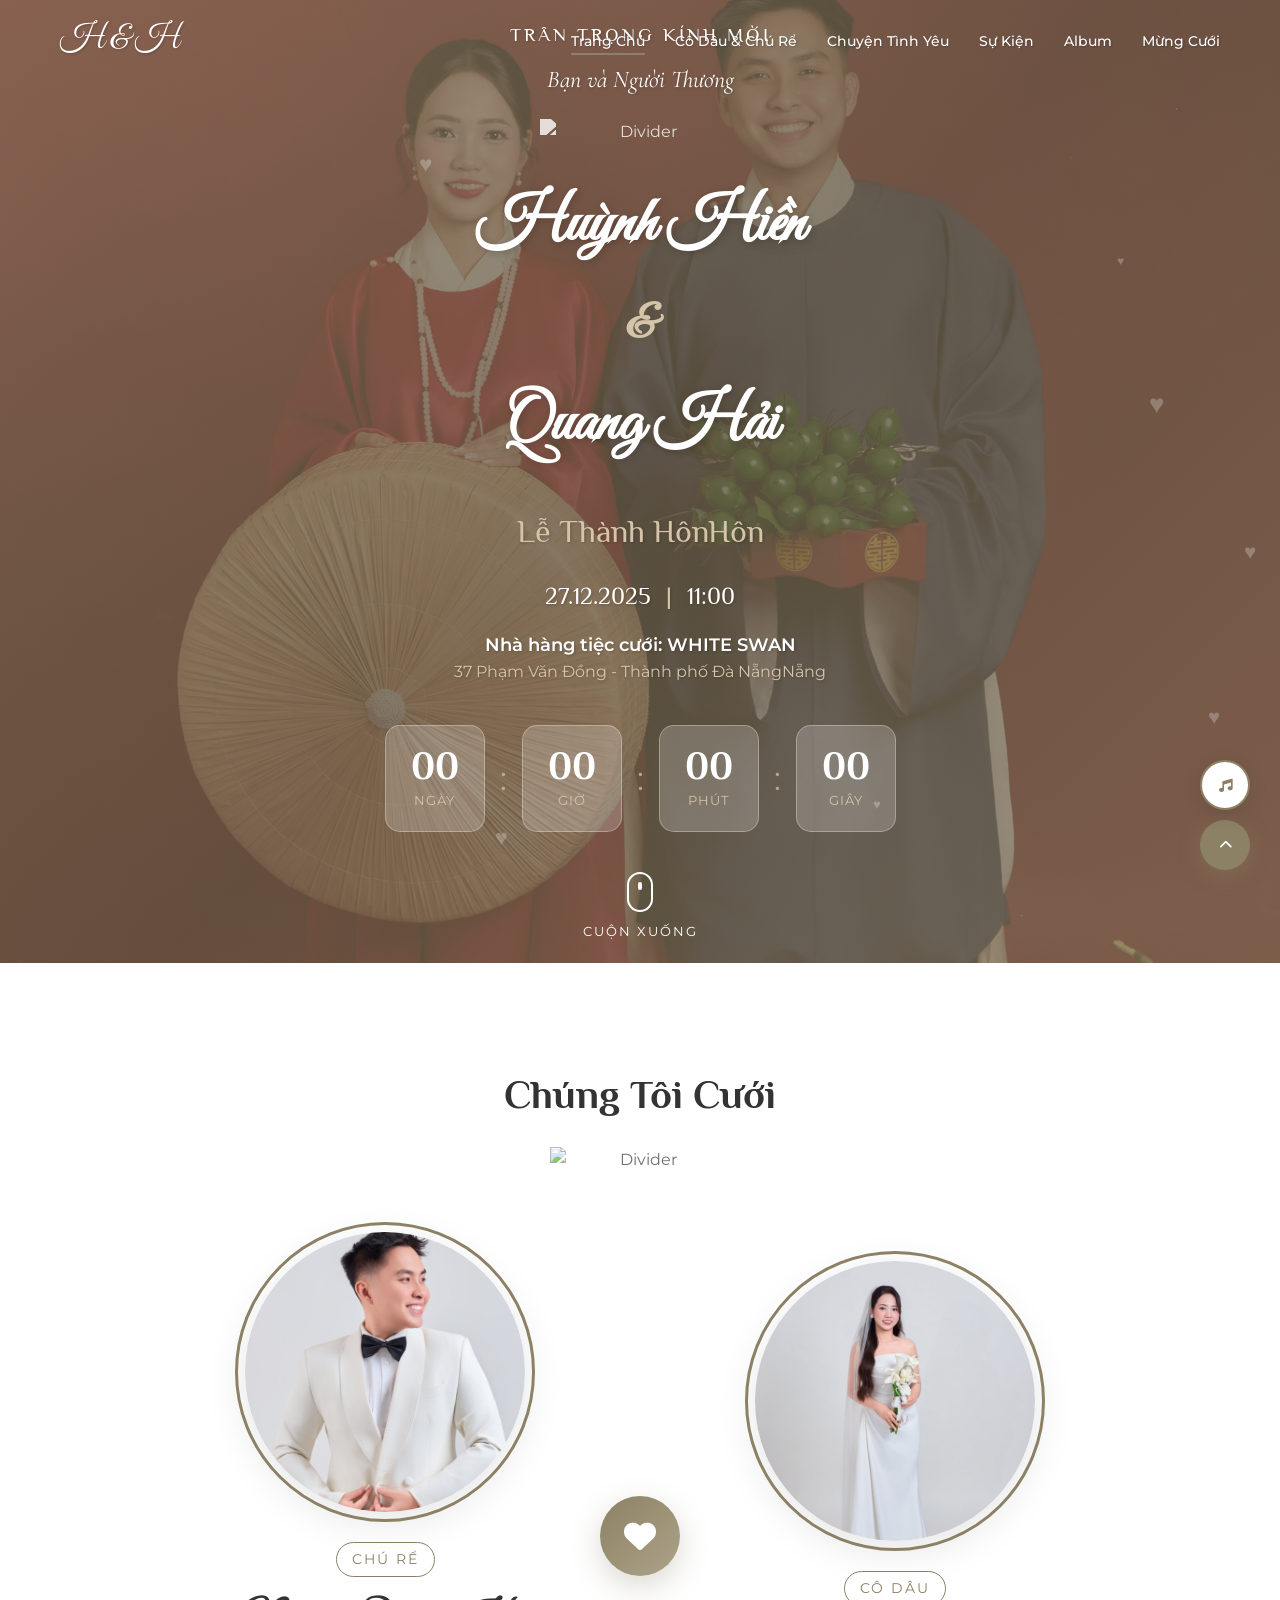
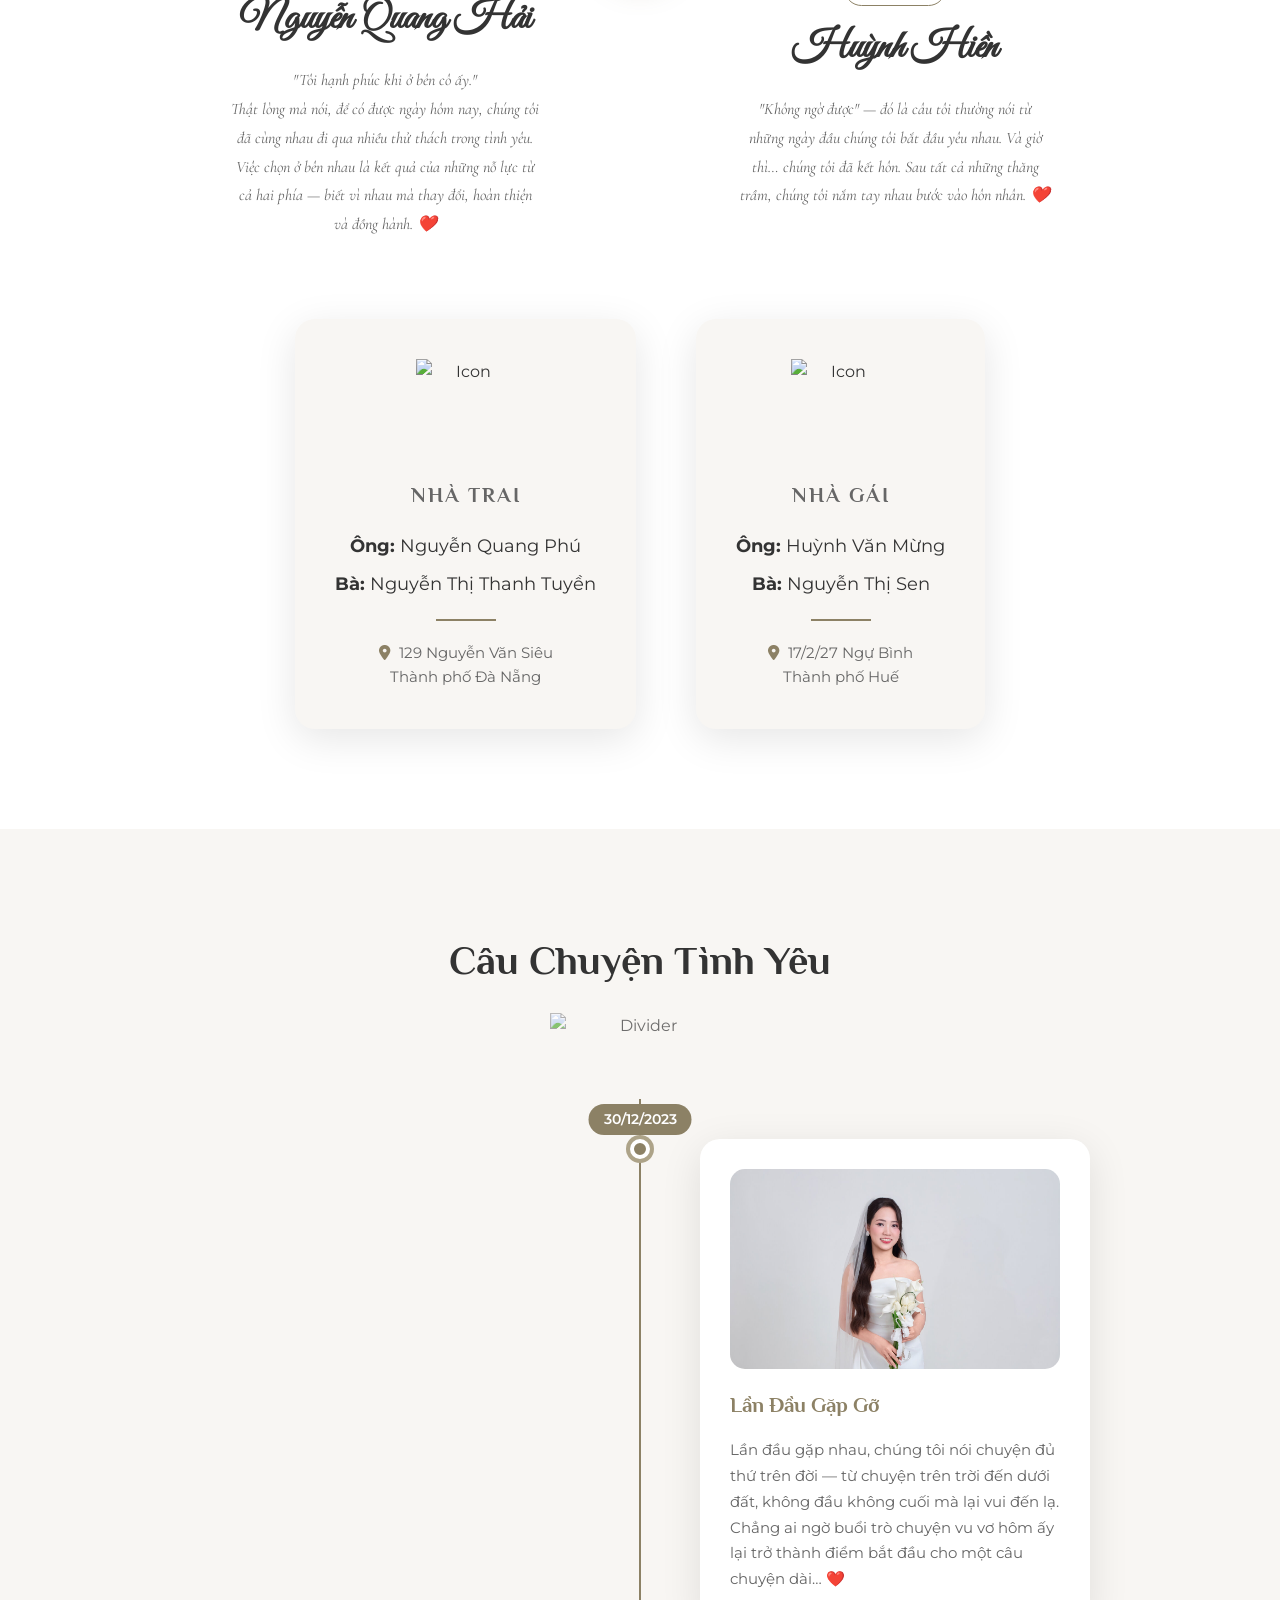
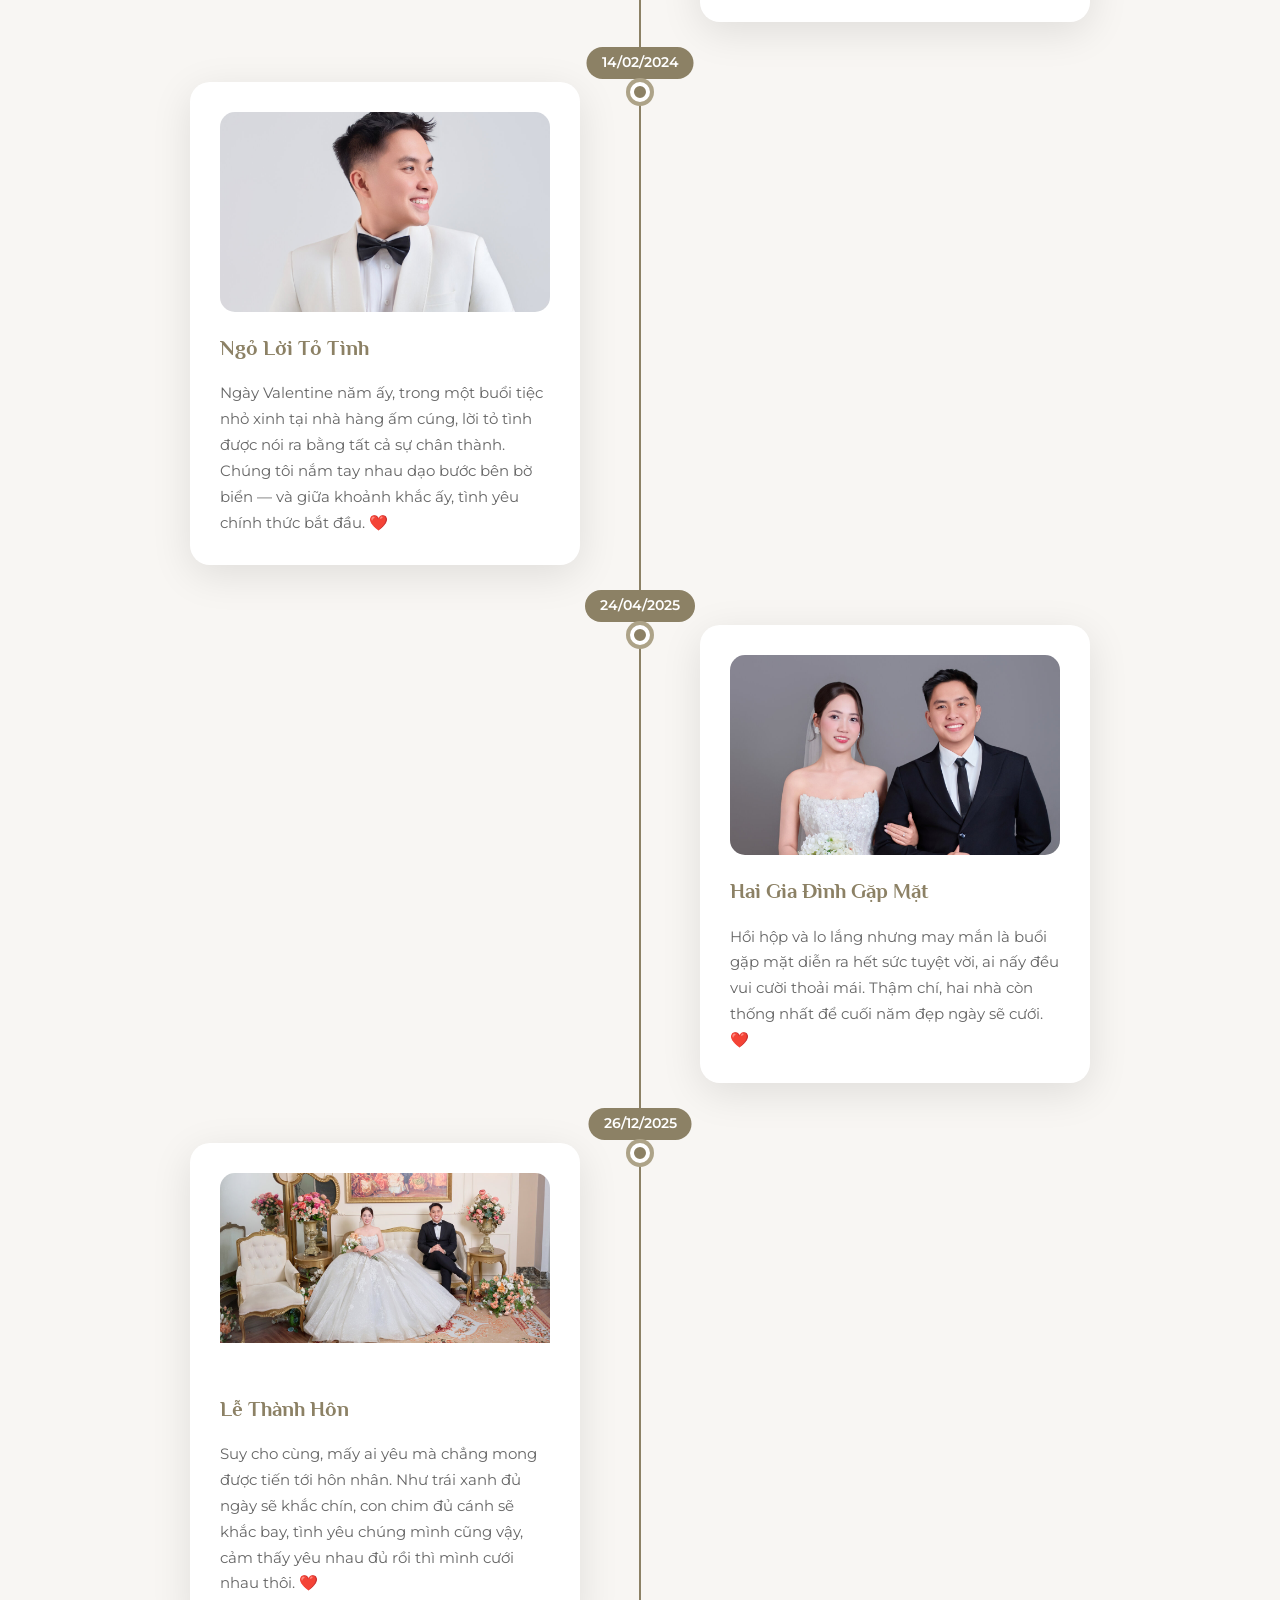
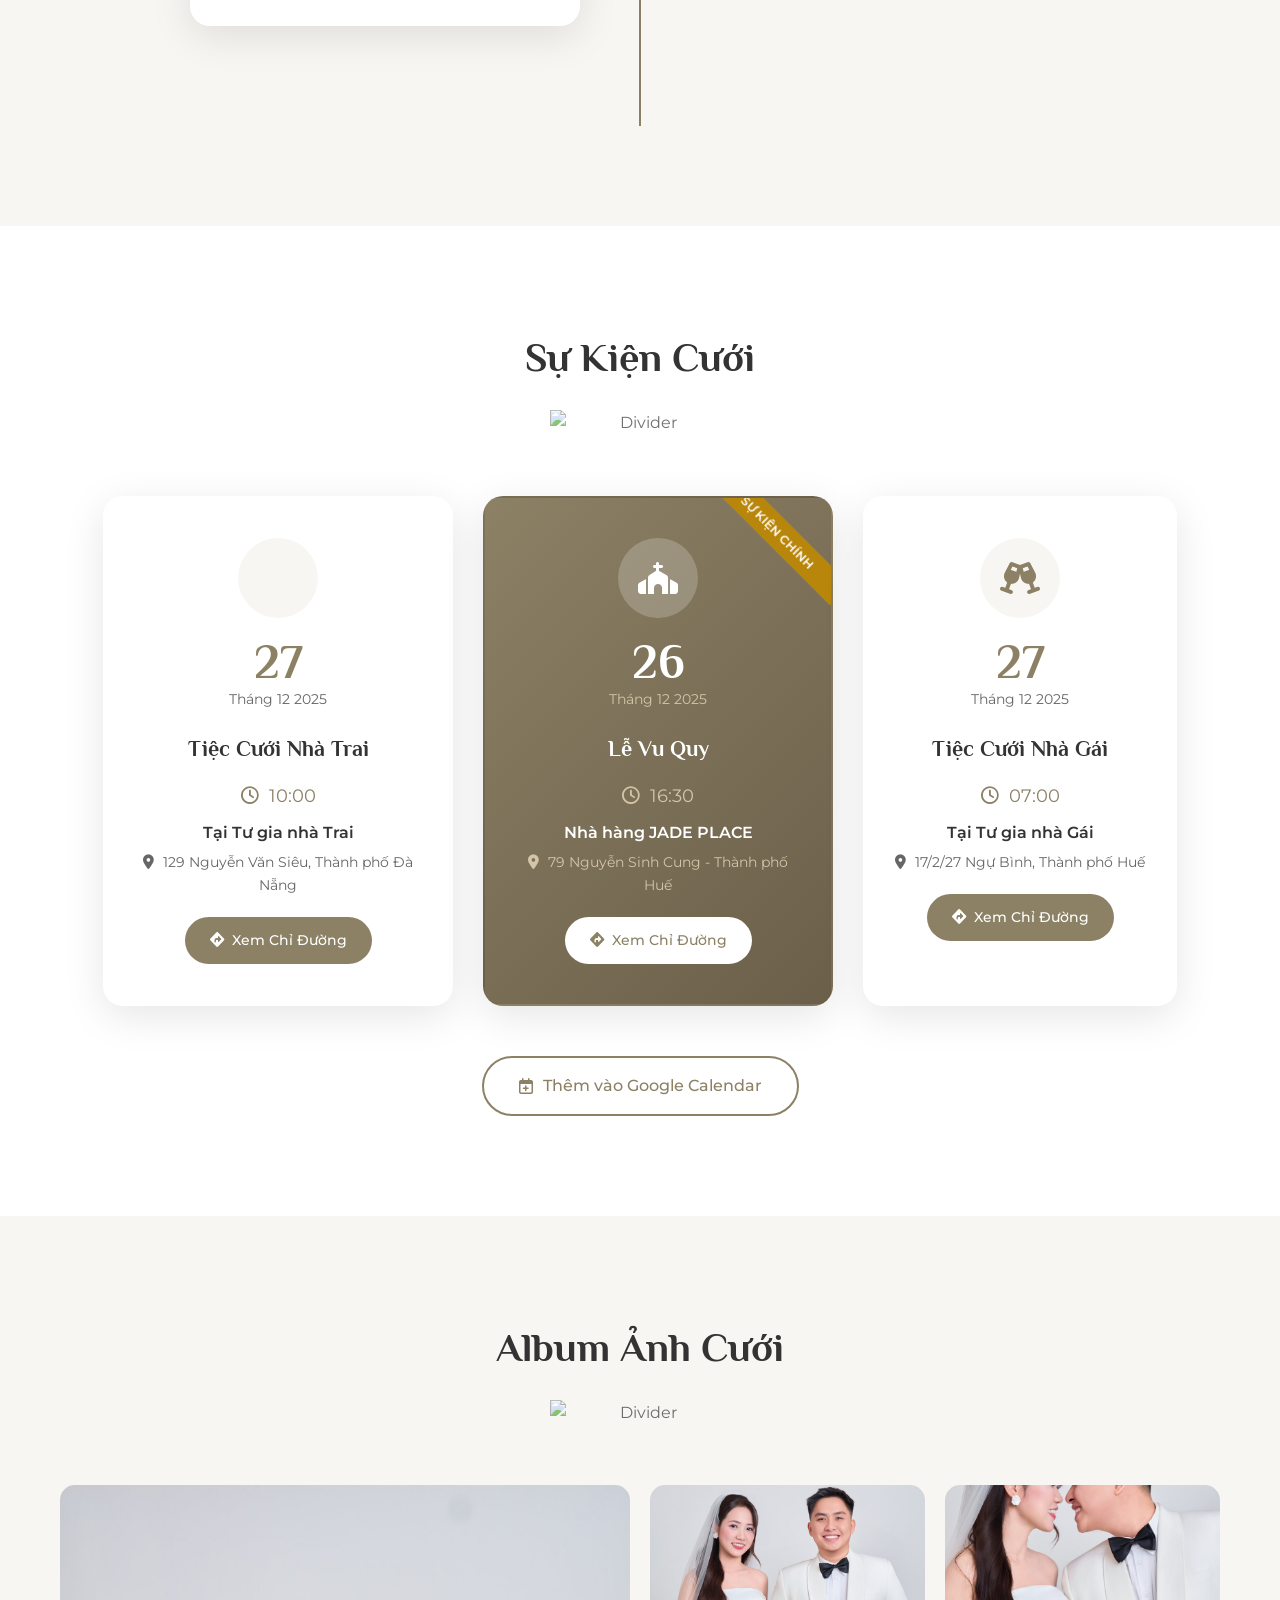
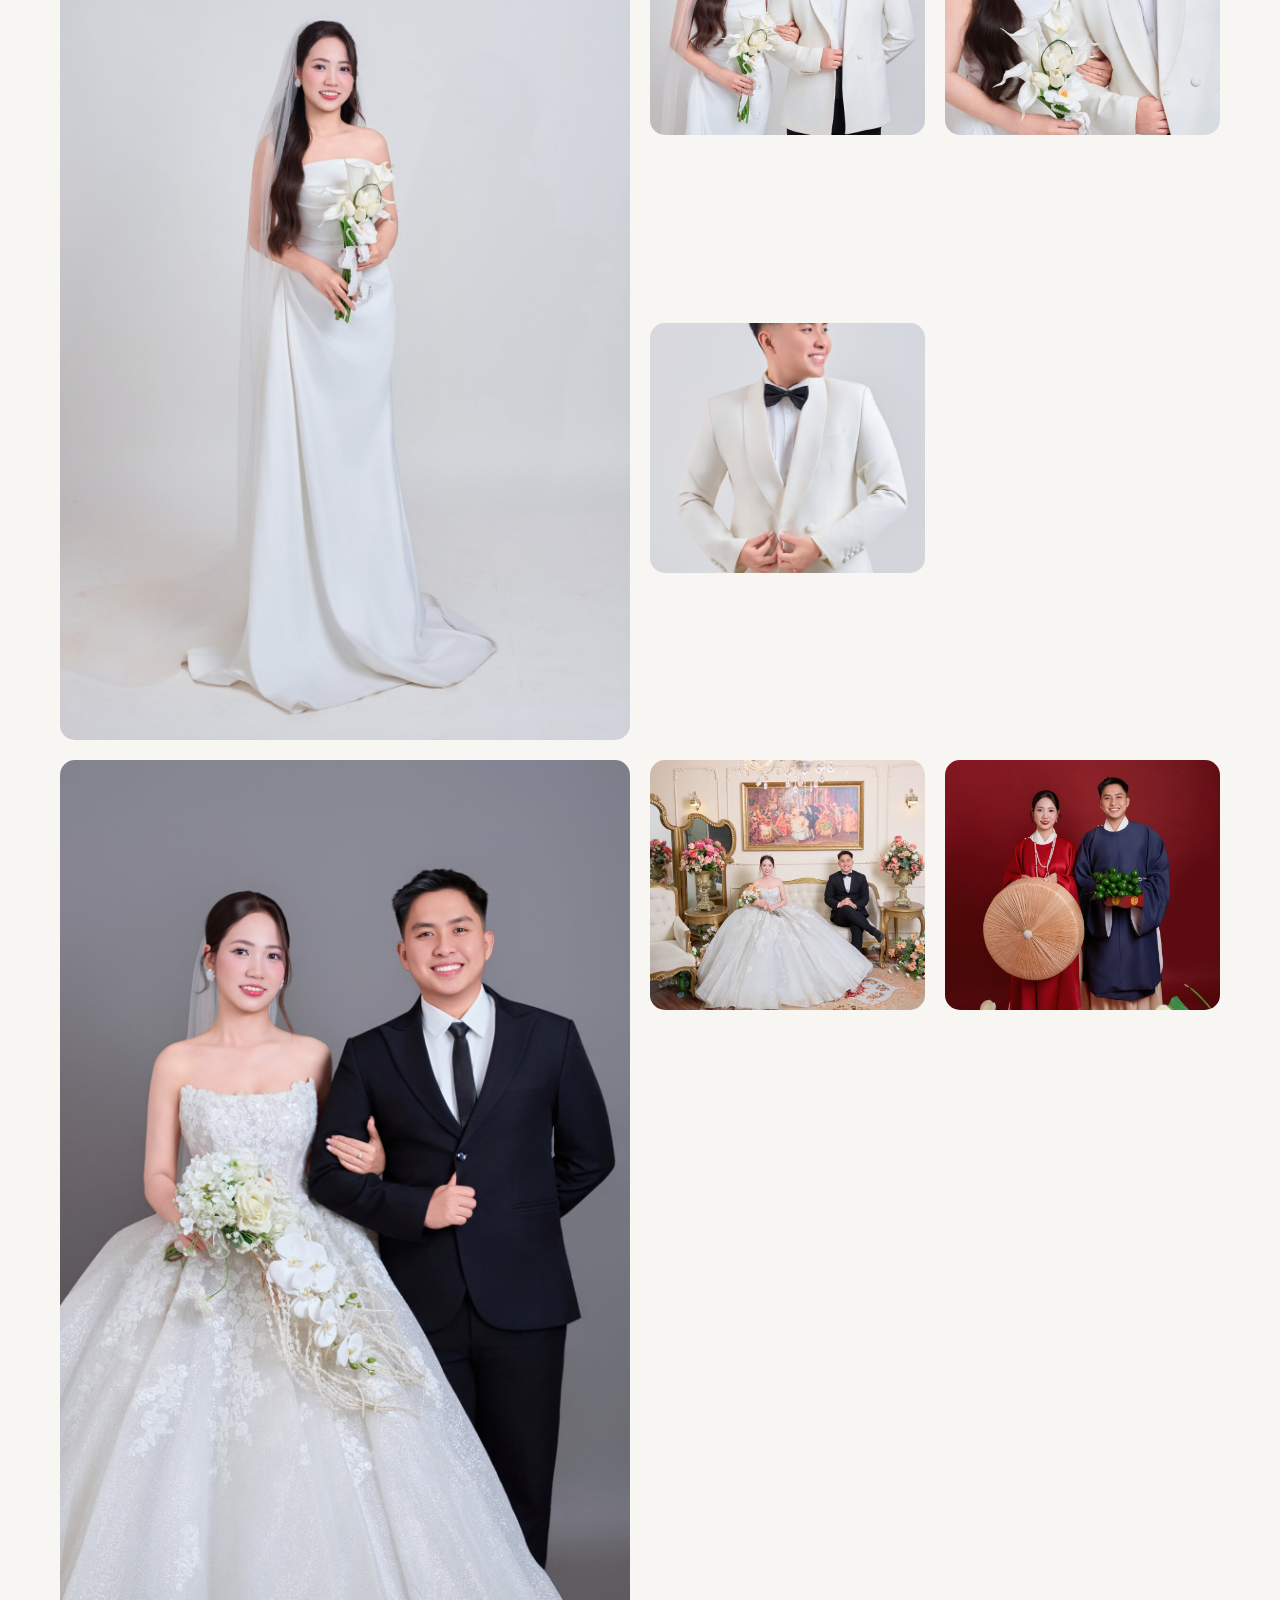
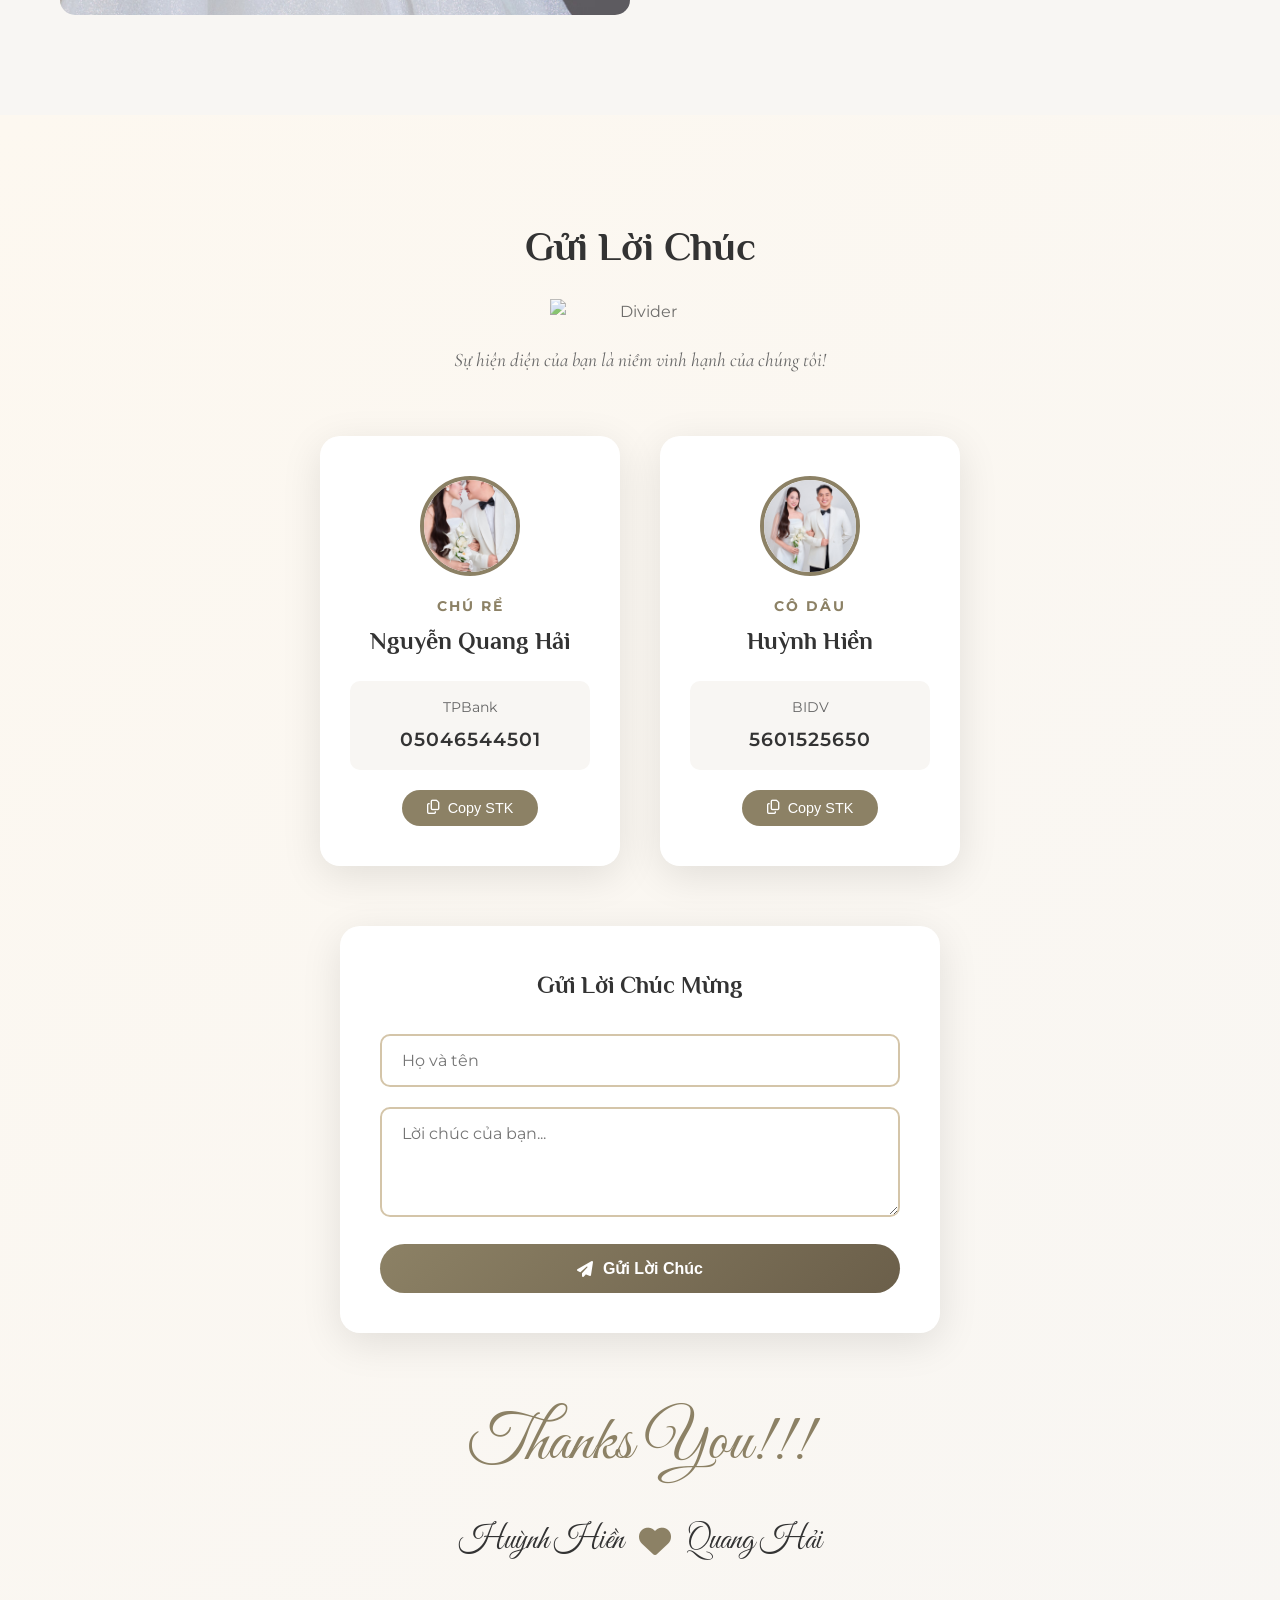
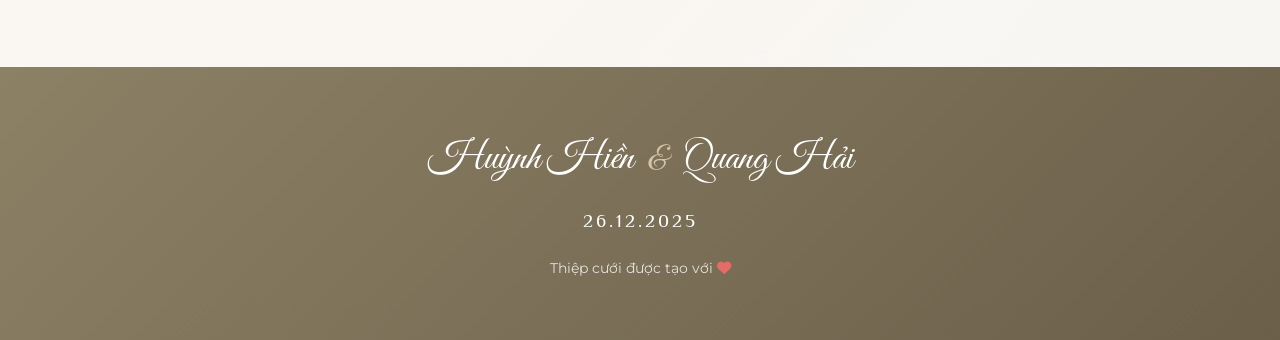
==== commit ad1e8a25: "update code" ====
--- a/index-new.html
+++ b/index-new.html
@@ -84,15 +84,15 @@
 					<span class="ampersand">&</span>
 					<span class="groom-name">Quang Hải</span>
 				</h1>
-				<p class="hero-ceremony" data-aos="fade-up" data-aos-delay="800">Lễ Vu Quy</p>
+				<p class="hero-ceremony" data-aos="fade-up" data-aos-delay="800">Lễ Thành HônHôn</p>
 				<div class="hero-date" data-aos="fade-up" data-aos-delay="900">
-					<span class="date">26.12.2025</span>
+					<span class="date">27.12.2025</span>
 					<span class="separator">|</span>
-					<span class="time">16:30</span>
+					<span class="time">11:00</span>
 				</div>
 				<div class="hero-venue" data-aos="fade-up" data-aos-delay="1000">
-					<p class="venue-name">Nhà hàng tiệc cưới: JADE PLACE</p>
-					<p class="venue-address">79 Nguyễn Sinh Cung - Thành phố Huế</p>
+					<p class="venue-name">Nhà hàng tiệc cưới: WHITE SWAN</p>
+					<p class="venue-address">37 Phạm Văn Đồng - Thành phố Đà NẵngNẵng</p>
 				</div>
 
 				<!-- Countdown Timer -->
@@ -144,7 +144,7 @@
 					<div class="couple-card" data-aos="fade-right" data-aos-delay="200">
 						<div class="couple-image-frame">
 							<div class="couple-image">
-								<img src="image/DSC08672.jpg" alt="Chú Rể - Quang Hải" />
+								<img src="image/optimized/DSC08896.jpg" alt="Chú Rể - Quang Hải" loading="lazy" />
 							</div>
 						</div>
 						<div class="couple-info">
@@ -168,7 +168,7 @@
 					<div class="couple-card" data-aos="fade-left" data-aos-delay="400">
 						<div class="couple-image-frame">
 							<div class="couple-image">
-								<img src="image/DSC08659.jpg" alt="Cô Dâu - Huỳnh Hiền" />
+								<img src="image/optimized/DSC08531.jpg" alt="Cô Dâu - Huỳnh Hiền" loading="lazy" />
 							</div>
 						</div>
 						<div class="couple-info">
@@ -241,7 +241,7 @@
 						<div class="timeline-date">30/12/2023</div>
 						<div class="timeline-content">
 							<div class="timeline-image">
-								<img src="image/DSC08531.jpg" alt="Lần đầu gặp gỡ" />
+								<img src="image/optimized/DSC08531.jpg" alt="Lần đầu gặp gỡ" loading="lazy" />
 							</div>
 							<h3 class="timeline-title">Lần Đầu Gặp Gỡ</h3>
 							<p class="timeline-text">
@@ -258,7 +258,7 @@
 						<div class="timeline-date">14/02/2024</div>
 						<div class="timeline-content">
 							<div class="timeline-image">
-								<img src="image/DSC08896.jpg" alt="Ngỏ lời tỏ tình" />
+								<img src="image/optimized/DSC08896.jpg" alt="Ngỏ lời tỏ tình" loading="lazy" />
 							</div>
 							<h3 class="timeline-title">Ngỏ Lời Tỏ Tình</h3>
 							<p class="timeline-text">
@@ -275,7 +275,7 @@
 						<div class="timeline-date">24/04/2025</div>
 						<div class="timeline-content">
 							<div class="timeline-image">
-								<img src="image/DSC09019.jpg" alt="Hai gia đình gặp mặt" />
+								<img src="image/optimized/DSC09019.jpg" alt="Hai gia đình gặp mặt" loading="lazy" />
 							</div>
 							<h3 class="timeline-title">Hai Gia Đình Gặp Mặt</h3>
 							<p class="timeline-text">
@@ -292,7 +292,7 @@
 						<div class="timeline-date">26/12/2025</div>
 						<div class="timeline-content">
 							<div class="timeline-image">
-								<img src="image/DSC09114.jpg" alt="Lễ thành hôn" />
+								<img src="image/optimized/DSC09114.jpg" alt="Lễ thành hôn" loading="lazy" />
 							</div>
 							<h3 class="timeline-title">Lễ Thành Hôn</h3>
 							<p class="timeline-text">
@@ -411,43 +411,43 @@
 
 				<div class="gallery-grid">
 					<div class="gallery-item large" data-aos="zoom-in" data-aos-delay="100">
-						<img src="image/DSC08531.jpg" alt="Wedding Photo 1" />
+						<img src="image/optimized/DSC08531.jpg" alt="Wedding Photo 1" loading="lazy" />
 						<div class="gallery-overlay">
 							<i class="fas fa-heart"></i>
 						</div>
 					</div>
 					<div class="gallery-item" data-aos="zoom-in" data-aos-delay="200">
-						<img src="image/DSC08659.jpg" alt="Wedding Photo 2" />
+						<img src="image/optimized/DSC08659.jpg" alt="Wedding Photo 2" loading="lazy" />
 						<div class="gallery-overlay">
 							<i class="fas fa-heart"></i>
 						</div>
 					</div>
 					<div class="gallery-item" data-aos="zoom-in" data-aos-delay="300">
-						<img src="image/DSC08672.jpg" alt="Wedding Photo 3" />
+						<img src="image/optimized/DSC08672.jpg" alt="Wedding Photo 3" loading="lazy" />
 						<div class="gallery-overlay">
 							<i class="fas fa-heart"></i>
 						</div>
 					</div>
 					<div class="gallery-item" data-aos="zoom-in" data-aos-delay="400">
-						<img src="image/DSC08896.jpg" alt="Wedding Photo 4" />
+						<img src="image/optimized/DSC08896.jpg" alt="Wedding Photo 4" loading="lazy" />
 						<div class="gallery-overlay">
 							<i class="fas fa-heart"></i>
 						</div>
 					</div>
 					<div class="gallery-item large" data-aos="zoom-in" data-aos-delay="500">
-						<img src="image/DSC09019.jpg" alt="Wedding Photo 5" />
+						<img src="image/optimized/DSC09019.jpg" alt="Wedding Photo 5" loading="lazy" />
 						<div class="gallery-overlay">
 							<i class="fas fa-heart"></i>
 						</div>
 					</div>
 					<div class="gallery-item" data-aos="zoom-in" data-aos-delay="600">
-						<img src="image/DSC09114.jpg" alt="Wedding Photo 6" />
+						<img src="image/optimized/DSC09114.jpg" alt="Wedding Photo 6" loading="lazy" />
 						<div class="gallery-overlay">
 							<i class="fas fa-heart"></i>
 						</div>
 					</div>
 					<div class="gallery-item" data-aos="zoom-in" data-aos-delay="700">
-						<img src="image/DSC09316.jpg" alt="Wedding Photo 7" />
+						<img src="image/optimized/DSC09316.jpg" alt="Wedding Photo 7" loading="lazy" />
 						<div class="gallery-overlay">
 							<i class="fas fa-heart"></i>
 						</div>
@@ -474,7 +474,7 @@
 					<div class="bank-cards">
 						<div class="bank-card" data-aos="fade-right" data-aos-delay="200">
 							<div class="bank-avatar">
-								<img src="image/DSC08672.jpg" alt="Chú Rể" />
+								<img src="image/optimized/DSC08672.jpg" alt="Chú Rể" loading="lazy" />
 							</div>
 							<h4 class="bank-role">Chú Rể</h4>
 							<h3 class="bank-name">Nguyễn Quang Hải</h3>
@@ -489,7 +489,7 @@
 
 						<div class="bank-card" data-aos="fade-left" data-aos-delay="400">
 							<div class="bank-avatar">
-								<img src="image/DSC08659.jpg" alt="Cô Dâu" />
+								<img src="image/optimized/DSC08659.jpg" alt="Cô Dâu" loading="lazy" />
 							</div>
 							<h4 class="bank-role">Cô Dâu</h4>
 							<h3 class="bank-name">Huỳnh Hiền</h3>
--- a/css/wedding-new.css
+++ b/css/wedding-new.css
@@ -557,7 +557,7 @@
 
 .couple-image img {
     width: 100%;
-    height: 100%;
+    height: 120%;
     object-fit: cover;
     transition: transform var(--transition-slow);
 }
@@ -775,9 +775,10 @@
 
 .timeline-image img {
     width: 100%;
-    height: 100%;
+    /* height: 100%; */
     object-fit: cover;
     transition: transform var(--transition-slow);
+    margin-top: -15%;
 }
 
 .timeline-content:hover .timeline-image img {
